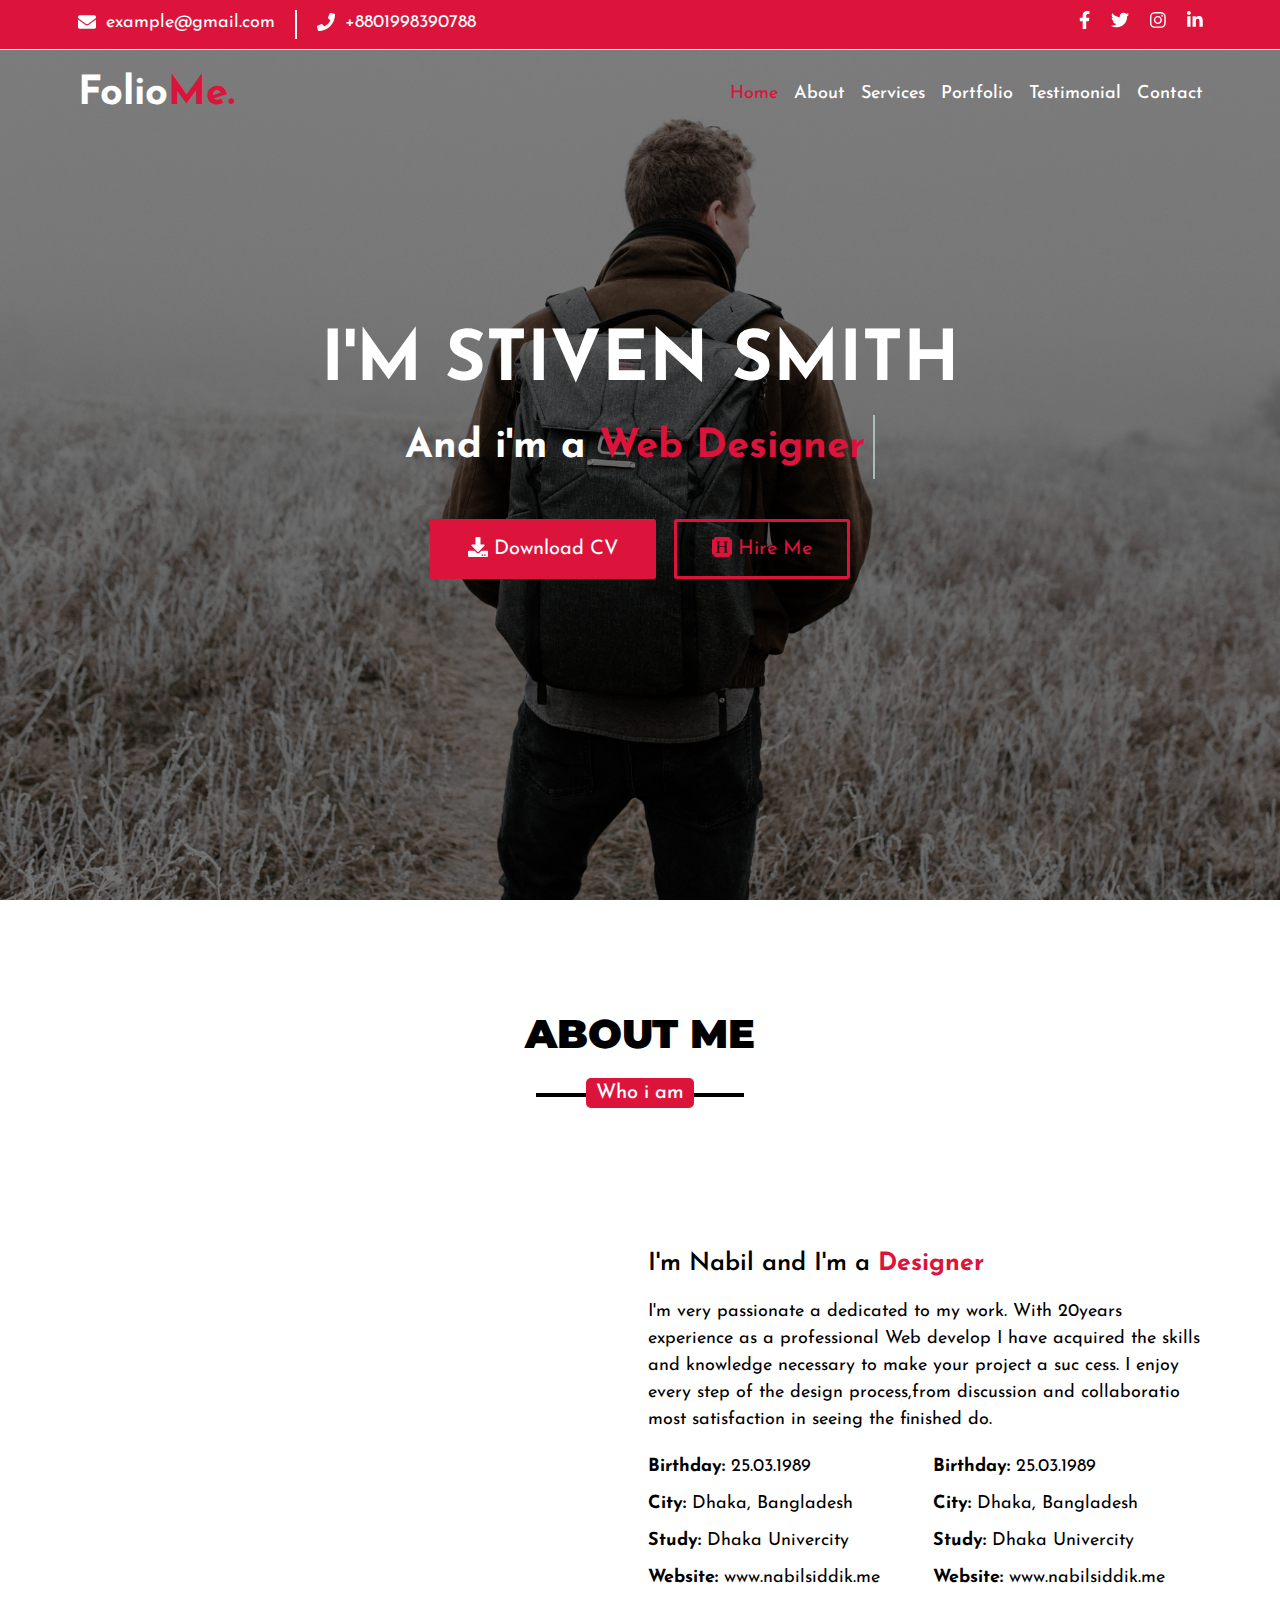
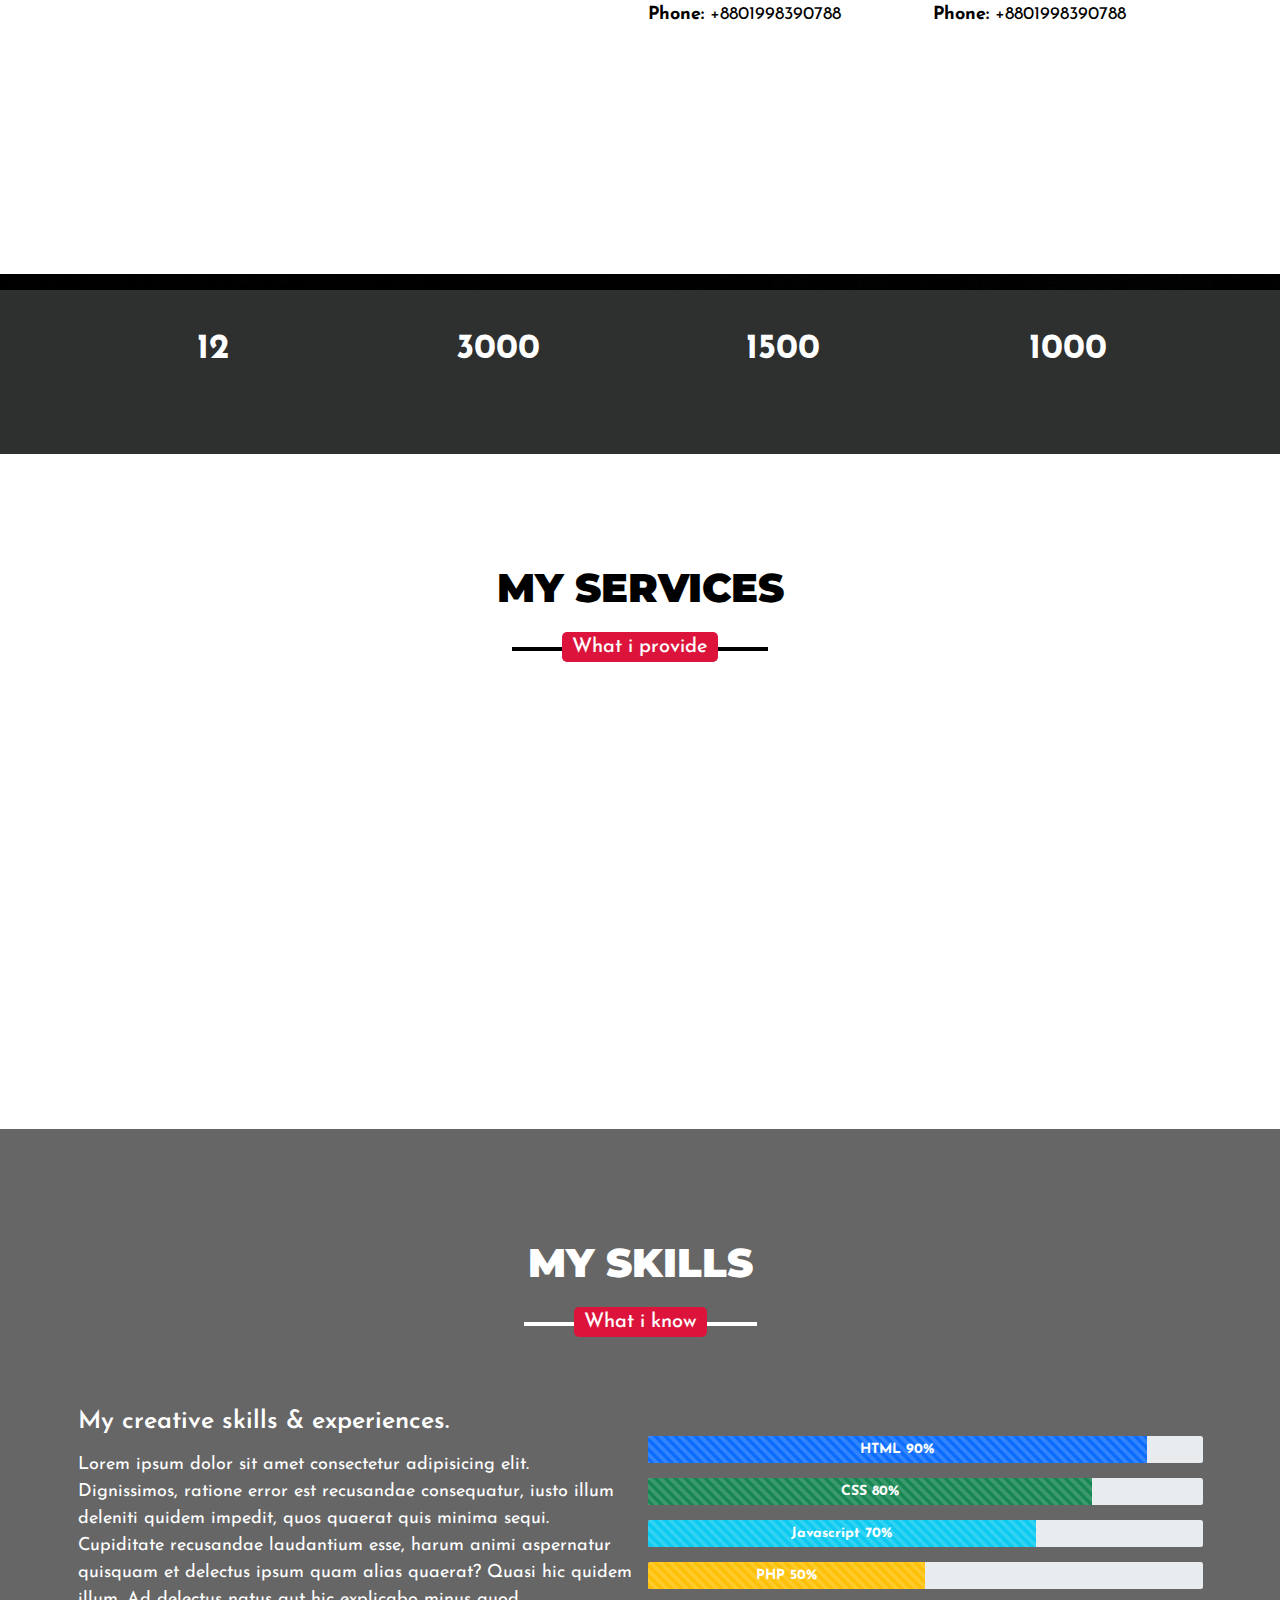
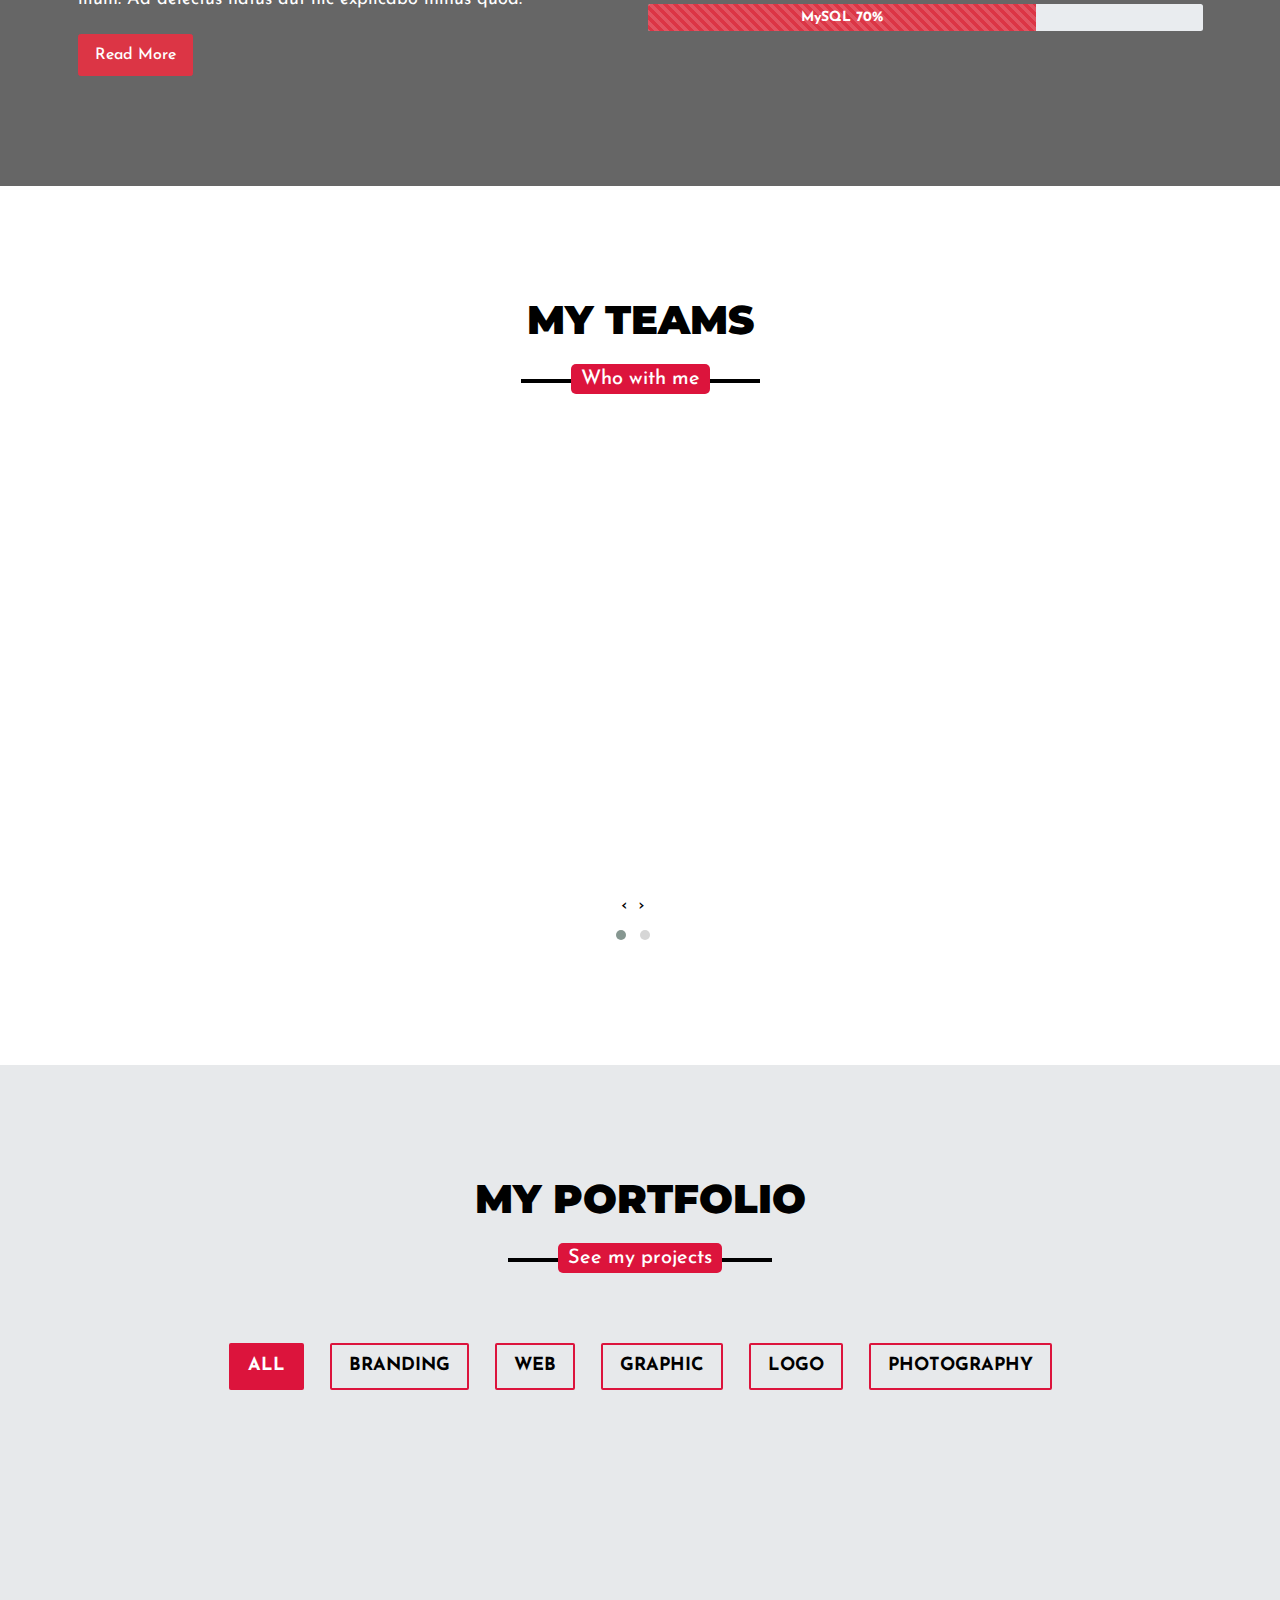
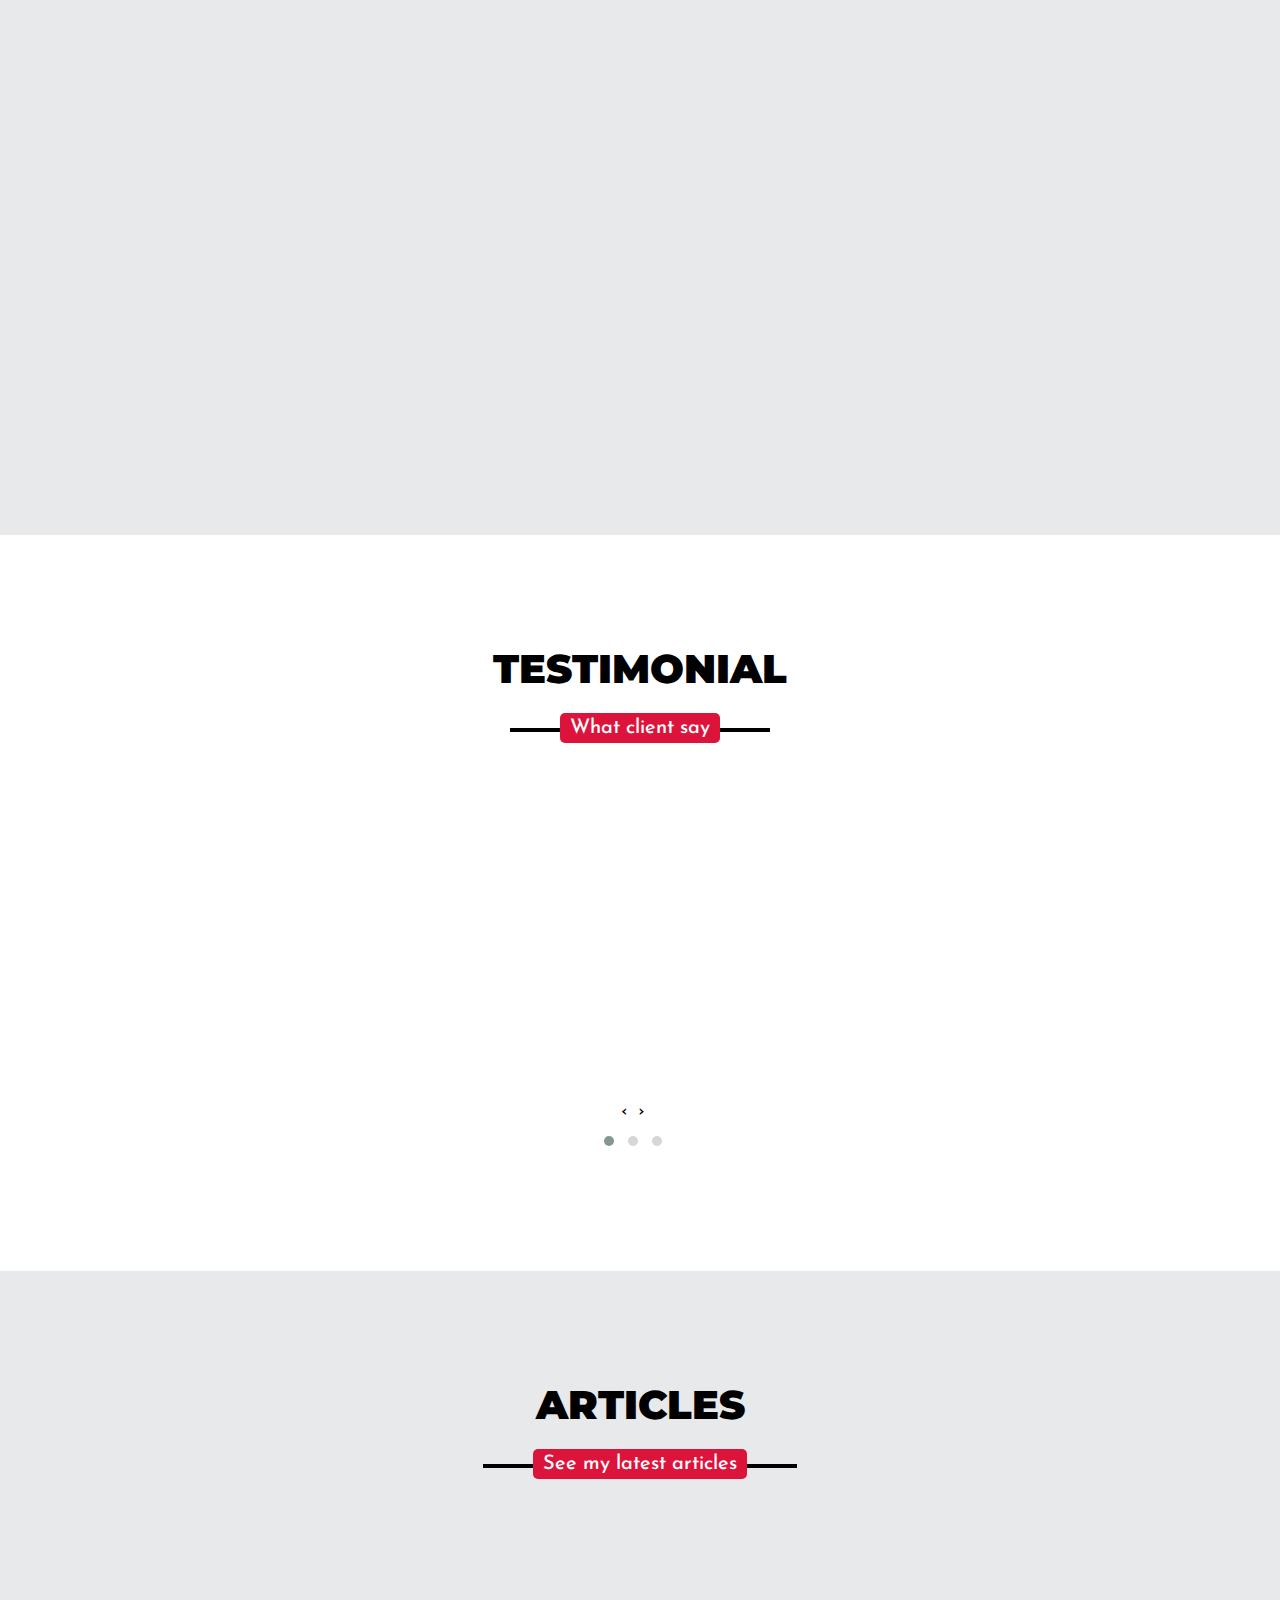
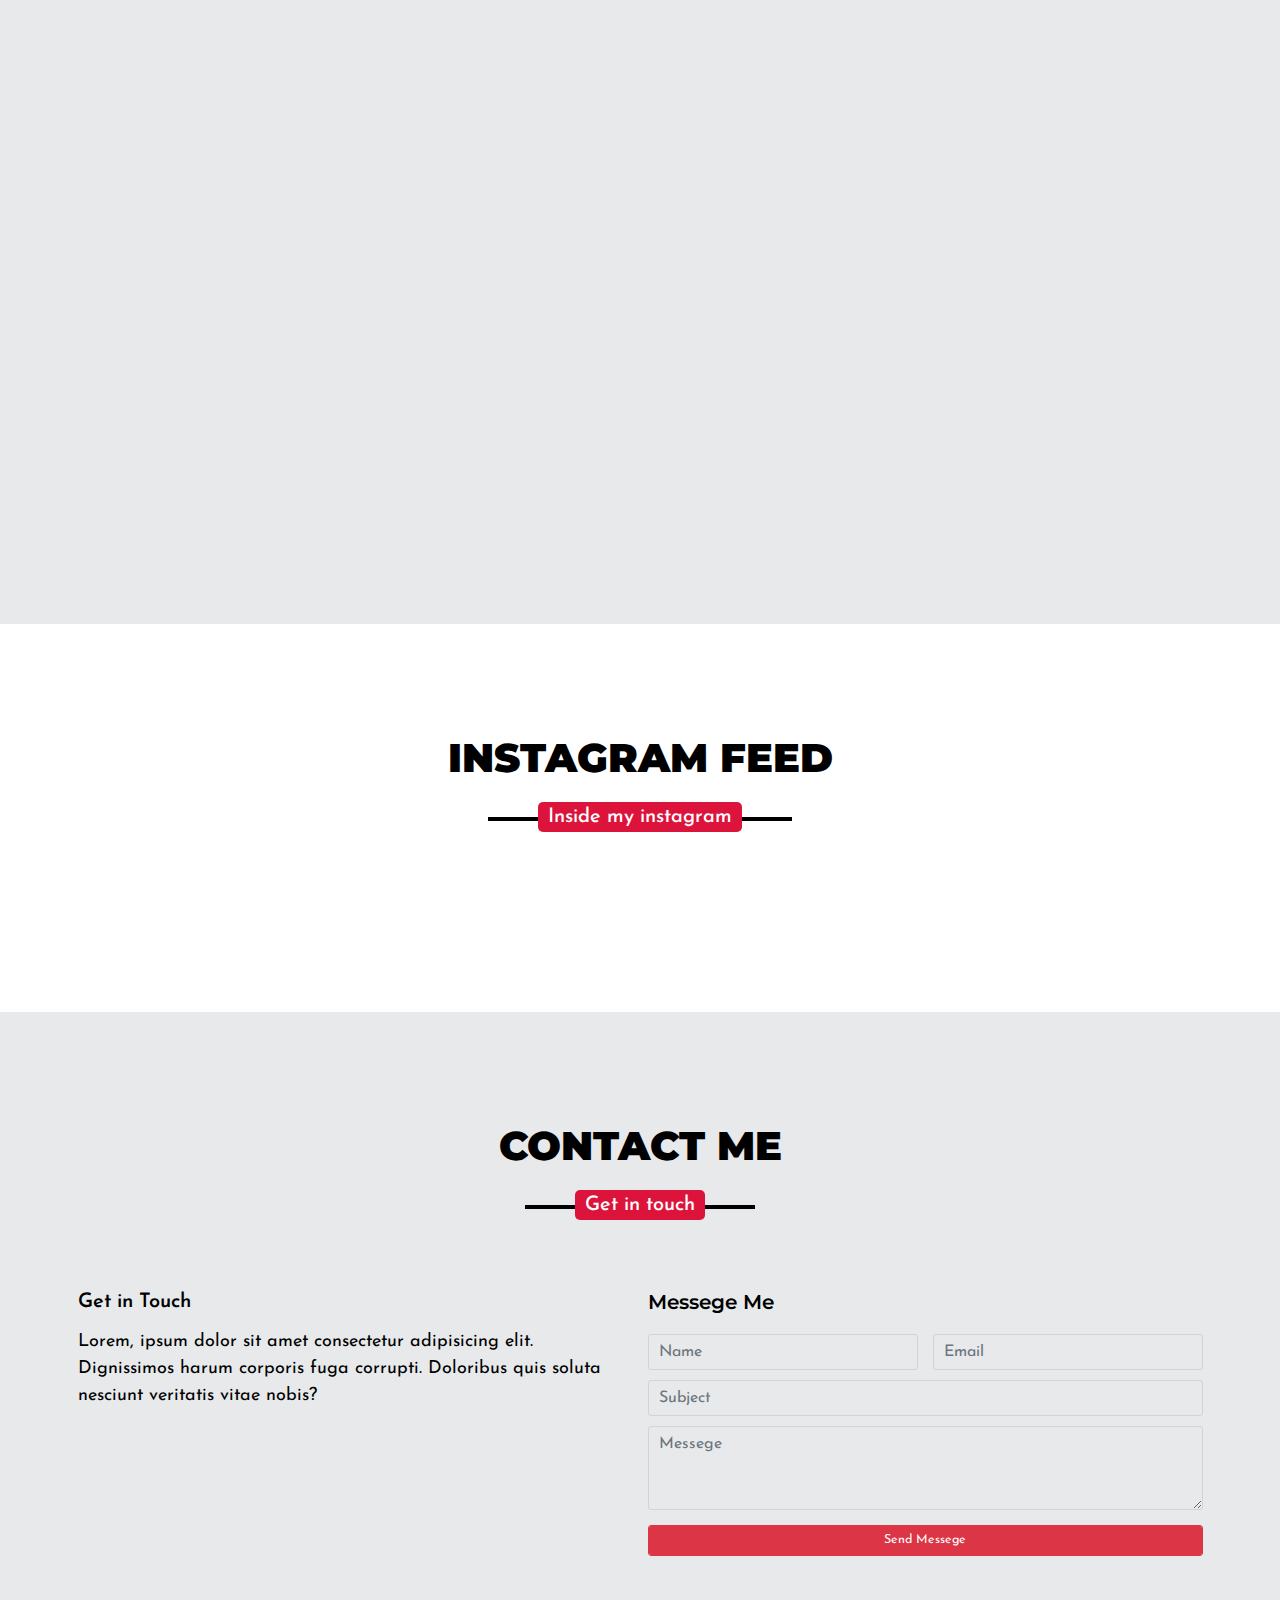
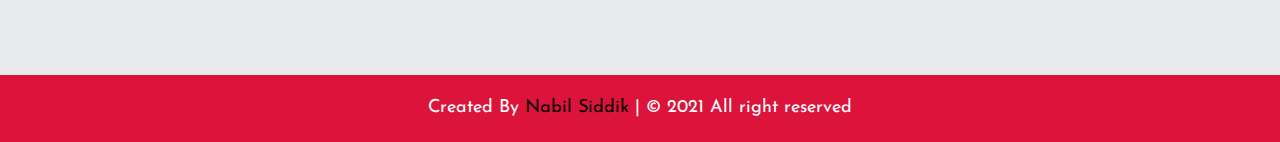
==== index.html @ 06d1ce45 "Add files via upload" ====
<!DOCTYPE html>
<html lang="en">
<head>
    <meta charset="UTF-8">
    <meta http-equiv="X-UA-Compatible" content="IE=edge">
    <meta name="viewport" content="width=device-width, initial-scale=1.0">
    <title>FolioMe - Personal Portfolio Website</title>
    <!--Link Fontawsome-->
    <link rel="stylesheet" href="css/fontawesome.min.css">
    <link rel="stylesheet" href="css/brands.min.css">
    <link rel="stylesheet" href="css/solid.min.css">
    <!--Link jQuery Plugins-->
    <link rel="stylesheet" href="css/magnific-popup.css">
    <link rel="stylesheet" href="css/owl.carousel.min.css">
    <link rel="stylesheet" href="css/owl.theme.default.min.css">
    <link rel="stylesheet" href="css/animated-headline.css">
    <link rel="stylesheet" href="css/animate.css">
    <!--Link Bootstrap-->
    <link rel="stylesheet" href="css/bootstrap.min.css">
    <!--Link Main CSS-->
    <link rel="stylesheet" href="css/style.css">
    <link rel="stylesheet" href="css/responsive.css">
</head>
<body>
    <!-- Start Header Section | Logo and Menu -->
    <header id="header_section" class="header-area">
            <!-- Topbar -->
            <div id="topbar_section" class="topbar-section">
                <div class="container">
                    <div class="row">
                        <div class="col-md-6">
                            <div class="topbar-info d-flex align-items-center">
                                <div class="email d-flex">
                                    <span class="icon">
                                        <i class="fa fa-envelope"></i>
                                    </span>
                                    <span>
                                        example@gmail.com
                                    </span>
                                </div>
                                <div class="phone d-flex">
                                    <span class="icon">
                                        <i class="fa fa-phone"></i>
                                    </span>
                                    <span>
                                        +8801998390788
                                    </span>
                                </div>
                            </div>
                        </div>
                        <div class="col-md-6">
                            <div class="topbar-social">
                                <ul>
                                    <li><a href="#"><i class="fab fa-facebook-f"></i></a></li>
                                    <li><a href="#"><i class="fab fa-twitter"></i></a></li>
                                    <li><a href="#"><i class="fab fa-instagram"></i></a></li>
                                    <li><a href="#"><i class="fab fa-linkedin-in"></i></a></li>
                                </ul>
                            </div>
                        </div>
                    </div>
                </div>
            </div>
            <!-- Main Header -->
            <div class="main-header">
                <div class="container">
                    <div class="row d-flex align-items-center">
                        <div class="col-6 col-md-3">
                            <div class="logo">
                                <h2>Folio<span>Me.</span></h2>
                            </div>
                        </div>
                        <div class="col-6 col-md-9">
                            <!-- Menu for Desktop -->
                            <div class="menu">
                                <ul>
                                    <li><a class="active" href="#home_section">Home</a></li>
                                    <li><a href="#about_section">About</a></li>
                                    <li><a href="#services_section">Services</a></li>
                                    <li><a href="#portfolio_section">Portfolio</a></li>
                                    <li><a href="#testimonial_section">Testimonial</a></li>
                                    <li><a href="#contact_section">Contact</a></li>
                                </ul>
                            </div>
                            <!-- Menu For Tablet and mobile -->
                            <div class="mobile-menu">
                                <div class="mobile-menu-icon">
                                    <div class="bars-icon">
                                        <i class="fa fa-bars"></i>
                                    </div>
                                </div>
                                <div class="mobile-side-menu">
                                    <div class="mobile-side-menu-inner">
                                        <ul class="mobile-menu-ul">
                                            <li class="active"><a href="#">Home</a></li>
                                            <li><a href="#about_section">About</a></li>
                                            <li><a href="#services_section">Services</a></li>
                                            <li><a href="#skills_section">Skills</a></li>
                                            <li><a href="#team_section">Team</a></li>
                                            <li><a href="#portfolio_section">Portfolio</a></li>
                                            <li><a href="#testimonial_section">Testimonial</a></li>
                                            <li><a href="#contact_section">Contact</a></li>
                                        </ul>
                                    </div>
                                </div>
                            </div>
                        </div>
                    </div>
                </div>
            </div>
    </header>
    <!-- End Header Section -->

    <!-- Start Home Section | Persion Introduction -->
    <section id="home_section" class="home_section">
        <div class=" d-flex align-items-center justify-content-center">
            <div class="container">
                <div class="row">
                    <div class="col-lg-12">
                        <div class="intro">
                            <h1 class="text-2">I'm Stiven Smith</h1>
                            <h2 class="text-3 cd-headline clip is-full-width">
                                <span>And i'm a</span> 
                                <span class="cd-words-wrapper">
                                    <b class="is-visible">Web Designer</b>
                                    <b>Web Developer</b>
                                    <b>Freelancer</b>
                                    <b>Photographer</b>
                                </span>
                            </h2>
                            <div class="action-btn d-flex justify-content-center">
                                <div class="download-cv">
                                    <a class="btn btn-light"> <span><i class="fa fa-download"></i></span> Download CV</a>
                                </div>
                                <div class="hire-me">
                                    <a href="#" class="btn btn-light"> <span><i class="fab fa-hire-a-helper"></i></span> Hire Me</a>
                                </div>
                            </div>
                        </div>
                    </div>
                </div>
            </div>
        </div>                
    </section>
    <!-- End Home Section -->

    <!-- Start About Me Section -->
    <section id="about_section" class="js--about-section">
        <div class="container">
            <div class="row">
                <div class="col-lg-12">
                    <div class="section-heading">
                        <div class="white-section-heading">
                            <h2>ABOUT ME</h2>
                            <span class="subheading">Who i am</span>
                        </div>
                    </div>
                </div>
            </div>
            <div class="row d-flex align-items-center">
                <div class="col-lg-6">
                    <div class="person-img">
                        <img class="wow fadeInUp" data-wow-delay=".3s" src="img/person-nabil.jpg" alt="">
                    </div>
                </div>
                <div class="col-lg-6">
                    <div class="person-info">
                        <div class="title cd-headline loading-bar">
                            <span>I'm Nabil and I'm a</span>
                            <span class="cd-words-wrapper">
                                <b class="is-visible">Designer</b>
                                <b>Developer</b>
                                <b>Freelancer</b>
                            </span>
                        </div>
                        <p>I'm very passionate a dedicated to my work. With 20years experience as a professional Web develop I have acquired the skills and knowledge necessary to make your project a suc cess. I enjoy every step of the design process,from discussion and collaboratio most satisfaction in seeing the finished do.</p>
                        <!-- Personal and contact info -->
                        <div class="personal-and-contact-info">
                            <!-- Personal info -->
                            <div class="row personal-info">
                                <div class="col-sm-6">
                                    <ul class="first-ul">
                                        <li><span class="bold">Birthday: </span>25.03.1989</li>
                                        <li><span class="bold">City: </span>Dhaka, Bangladesh</li>
                                        <li><span class="bold">Study: </span>Dhaka Univercity</li>
                                        <li><span class="bold">Website: </span>www.nabilsiddik.me</li>
                                        <li><span class="bold">Phone: </span>+8801998390788</li>
                                    </ul>
                                </div>
                                <div class="col-sm-6">
                                    <ul>
                                        <li><span class="bold">Birthday: </span>25.03.1989</li>
                                        <li><span class="bold">City: </span>Dhaka, Bangladesh</li>
                                        <li><span class="bold">Study: </span>Dhaka Univercity</li>
                                        <li><span class="bold">Website: </span>www.nabilsiddik.me</li>
                                        <li><span class="bold">Phone: </span>+8801998390788</li>
                                    </ul>
                                </div>
                            </div>
                        </div>
                        <!-- Contact popup | on about us section-->
                        <div class="contact-popup-modal">
                            <!-- Button trigger modal -->
                                <button type="button" class="btn btn-danger popup-btn wow fadeInUp" data-wow-delay=".3s" data-bs-toggle="modal" data-bs-target="#exampleModal">
                                    Contact Me
                                </button>
                                
                                <!-- Modal -->
                                <div class="modal fade" id="exampleModal" tabindex="-1" aria-labelledby="exampleModal" aria-hidden="true">
                                    <div class="modal-dialog modal-dialog-centered modal-lg">
                                    <div class="modal-content">
                                        <div class="modal-body">
                                         <button type="button" class="btn-close" data-bs-dismiss="modal" aria-label="Close"><i class="fa fa-times"></i></button>
                                            <div class="contact-form">
                                                <form>
                                                    <h4>Messege Me</h4>
                                                    <div class="row">
                                                        <div class="col-lg-6">
                                                            <input type="text" class="form-control form-control-lg" placeholder="Name">
                                                        </div>
                                                        <div class="col-lg-6">
                                                            <input type="email" class="form-control form-control-lg" placeholder="Email">
                                                        </div>
                                                        <div class="col-lg-12">
                                                            <input type="text" class="form-control form-control-lg" placeholder="Subject">
                                                        </div>
                                                        <div class="col-lg-12">
                                                            <textarea class="form-control form-control-lg" cols="30" rows="3" placeholder="Messege"></textarea>
                                                        </div>
                                                        <div class="col-lg-12 submit-btn">
                                                            <input class="form-control form-control-lg btn-danger" type="submit" value="Send Messege">
                                                        </div>
                                                    </div>
                                                </form>
                                            </div>
                                        </div>
                                    </div>
                                    </div>
                                </div>
                        </div>
                    </div>
                </div>
            </div>
        </div>
    </section>
    <!-- End About Me Section -->

    <!-- Start Counter Section -->
    <div id="counter_section">
        <div class="container">
            <div class="row">
                <div class="col-md-3">
                    <div class="counter-box text-center">
                        <span class="counter-number">12</span>
                        <div class="counter-text">
                            <p class="wow fadeInUp">Years Of Experience</p>
                        </div>
                    </div>
                </div>
                <div class="col-md-3">
                    <div class="counter-box text-center">
                        <span class="counter-number">3000</span>
                        <div class="counter-text">
                            <p class="wow fadeInUp">Complete Project</p>
                        </div>
                    </div>
                </div>
                <div class="col-md-3">
                    <div class="counter-box text-center">
                        <span class="counter-number">1500</span>
                        <div class="counter-text">
                            <p class="wow fadeInUp">Happy Client</p>
                        </div>
                    </div>
                </div>
                <div class="col-md-3">
                    <div class="counter-box text-center">
                        <span class="counter-number">1000</span>
                        <div class="counter-text">
                            <p class="wow fadeInUp">Award Winning</p>
                        </div>
                    </div>
                </div>
            </div>
        </div>
    </div>
    <!-- End Counter Section -->

    <!-- Start Services Area -->
    <section id="services_section">
        <div class="service-inner">
            <div class="container">
                <div class="row">
                    <div class="col-lg-12">
                        <div class="section-heading">
                            <div class="white-section-heading">
                                <h2>MY SERVICES</h2>
                                <span class="subheading">What i provide</span>
                            </div>
                        </div>
                    </div>
                </div>
                <div class="row service-box">
                    <div class="col-lg-4">
                        <div class="single-service-box wow fadeInLeft" data-wow-delay=".3s">
                            <div class="icon">
                                <i class="fas fa-paint-brush"></i>
                            </div>
                            <h3>Web Design</h3>
                            <p>Lorem ipsum dolor sit amet consectetur, adipisicing elit. Rem quia sunt, quasi quo illo enim.
                            </p>
                        </div>
                    </div>
                    <div class="col-lg-4">
                        <div class="single-service-box wow fadeInDown active-service-box mb-4 mt-4 mb-lg-0 mt-lg-0" data-wow-delay=".3s">
                            <div class="icon">
                                <i class="fas fa-laptop-code"></i>
                            </div>
                            <h3>Web Development</h3>
                            <p>Lorem ipsum dolor sit amet consectetur, adipisicing elit. Rem quia sunt, quasi quo illo enim.
                            </p>
                        </div>
                    </div>
                    <div class="col-lg-4">
                        <div class="single-service-box wow fadeInRight" data-wow-delay=".3s">
                            <div class="icon">
                                <i class="fas fa-bullhorn"></i>
                            </div>
                            <h3>Digital Marketing</h3>
                            <p>Lorem ipsum dolor sit amet consectetur, adipisicing elit. Rem quia sunt, quasi quo illo enim.
                            </p>
                        </div>
                    </div>
                </div>
            </div>
        </div>
    </section>
    <!-- End Services Area -->

    <!-- Start Skills Section -->
    <section id="skills_section">
        <div class="container">
            <div class="row">
                <div class="col-lg-12">
                    <div class="section-heading">
                        <div class="white-section-heading">
                            <h2>My Skills</h2>
                            <span class="subheading">What i know</span>
                        </div>
                    </div>
                </div>
            </div>
            <div class="row d-flex align-items-center">
                <div class="col-lg-6">
                    <div class="skill-text">
                        <h4>My creative skills & experiences.</h4>
                        <p>Lorem ipsum dolor sit amet consectetur adipisicing elit. Dignissimos, ratione error est recusandae consequatur, iusto illum deleniti quidem impedit, quos quaerat quis minima sequi. Cupiditate recusandae laudantium esse, harum animi aspernatur quisquam et delectus ipsum quam alias quaerat? Quasi hic quidem illum. Ad delectus natus aut hic explicabo minus quod.</p>
                        <div class="skill-btn">
                            <a class="btn btn-danger" href="#">Read More</a>
                        </div>
                    </div>
                </div>
                <div class="col-lg-6">
                    <div class="skill-progress-bar">
                        <div class="progress">
                            <div class="progress-bar progress-bar-striped progress-bar-animated" role="progressbar" style="width: 90%" aria-valuenow="10" aria-valuemin="0" aria-valuemax="100">HTML 90%</div>
                          </div>
                          <div class="progress">
                            <div class="progress-bar progress-bar-striped bg-success progress-bar-animated" role="progressbar" style="width: 80%" aria-valuenow="25" aria-valuemin="0" aria-valuemax="100">CSS 80%</div>
                          </div>
                          <div class="progress">
                            <div class="progress-bar progress-bar-striped bg-info progress-bar-animated" role="progressbar" style="width: 70%" aria-valuenow="50" aria-valuemin="0" aria-valuemax="100">Javascript 70%</div>
                          </div>
                          <div class="progress">
                            <div class="progress-bar progress-bar-striped bg-warning progress-bar-animated" role="progressbar" style="width: 50%" aria-valuenow="75" aria-valuemin="0" aria-valuemax="100">PHP 50%</div>
                          </div>
                          <div class="progress">
                            <div class="progress-bar progress-bar-striped bg-danger progress-bar-animated" role="progressbar" style="width: 70%" aria-valuenow="100" aria-valuemin="0" aria-valuemax="100">MySQL 70%</div>
                          </div>
                    </div>
                </div>
            </div>
        </div>
    </section>
    <!-- End Skills Section -->

    <!-- Start Team Section -->
    <section id="team_section">
        <div class="container">
            <div class="row">
                <div class="col-lg-12">
                    <div class="section-heading">
                        <div class="white-section-heading">
                            <h2>My Teams</h2>
                            <span class="subheading">Who with me</span>
                        </div>
                    </div>
                </div>
            </div>
            <div class="row owl-carousel owl-theme">
                <div class="team-slider">
                    <div class="single-slide wow fadeInLeft" data-wow-delay=".3s">
                        <div class="person-img">
                            <img src="img/team/jhon-doe.jpg" alt="">
                        </div>
                        <h3 class="person-name">Jhon Doe</h3>
                        <p class="person-description">Lorem ipsum dolor sit, amet consectetur adipisicing elit. Voluptates, ut?</p>
                        <div class="social-info">
                            <ul>
                                <li><a href="#"><i class="fab fa-facebook-f"></i></a></li>
                                <li><a href="#"><i class="fab fa-twitter"></i></a></li>
                                <li><a href="#"><i class="fab fa-instagram"></i></a></li>
                                <li><a href="#"><i class="fab fa-linkedin-in"></i></a></li>
                            </ul>
                        </div>
                    </div>
                </div>
                <div class="team-slider">
                    <div class="single-slide wow fadeInDown" data-wow-delay=".3s">
                        <div class="person-img">
                            <img src="img/team/ana-flips.jpg" alt="">
                        </div>
                        <h3 class="person-name">Jhon Doe</h3>
                        <p class="person-description">Lorem ipsum dolor sit, amet consectetur adipisicing elit. Voluptates, ut?</p>
                        <div class="social-info">
                            <ul>
                                <li><a href="#"><i class="fab fa-facebook-f"></i></a></li>
                                <li><a href="#"><i class="fab fa-twitter"></i></a></li>
                                <li><a href="#"><i class="fab fa-instagram"></i></a></li>
                                <li><a href="#"><i class="fab fa-linkedin-in"></i></a></li>
                            </ul>
                        </div>
                    </div>
                </div>
                <div class="team-slider">
                    <div class="single-slide wow fadeInRight" data-wow-delay=".3s">
                        <div class="person-img">
                            <img src="img/team/micle-moral.jpg" alt="">
                        </div>
                        <h3 class="person-name">Jhon Doe</h3>
                        <p class="person-description">Lorem ipsum dolor sit, amet consectetur adipisicing elit. Voluptates, ut?</p>
                        <div class="social-info">
                            <ul>
                                <li><a href="#"><i class="fab fa-facebook-f"></i></a></li>
                                <li><a href="#"><i class="fab fa-twitter"></i></a></li>
                                <li><a href="#"><i class="fab fa-instagram"></i></a></li>
                                <li><a href="#"><i class="fab fa-linkedin-in"></i></a></li>
                            </ul>
                        </div>
                    </div>
                </div>
                <div class="team-slider">
                    <div class="single-slide">
                        <div class="person-img">
                            <img src="img/team/priti-sen.jpg" alt="">
                        </div>
                        <h3 class="person-name">Jhon Doe</h3>
                        <p class="person-description">Lorem ipsum dolor sit, amet consectetur adipisicing elit. Voluptates, ut?</p>
                        <div class="social-info">
                            <ul>
                                <li><a href="#"><i class="fab fa-facebook-f"></i></a></li>
                                <li><a href="#"><i class="fab fa-twitter"></i></a></li>
                                <li><a href="#"><i class="fab fa-instagram"></i></a></li>
                                <li><a href="#"><i class="fab fa-linkedin-in"></i></a></li>
                            </ul>
                        </div>
                    </div>
                </div>
                <div class="team-slider">
                    <div class="single-slide">
                        <div class="person-img">
                            <img src="img/team/jony-bestro.jpg" alt="">
                        </div>
                        <h3 class="person-name">Jhon Doe</h3>
                        <p class="person-description">Lorem ipsum dolor sit, amet consectetur adipisicing elit. Voluptates, ut?</p>
                        <div class="social-info">
                            <ul>
                                <li><a href="#"><i class="fab fa-facebook-f"></i></a></li>
                                <li><a href="#"><i class="fab fa-twitter"></i></a></li>
                                <li><a href="#"><i class="fab fa-instagram"></i></a></li>
                                <li><a href="#"><i class="fab fa-linkedin-in"></i></a></li>
                            </ul>
                        </div>
                    </div>
                </div>
            </div>
        </div>
    </section>
    <!-- End Team Section -->

    <!-- Start Portfolio Section -->
    <section id="portfolio_section">
        <div class="container">
            <div class="row">
                <div class="col-lg-12">
                    <div class="section-heading">
                        <div class="white-section-heading">
                            <h2>My Portfolio</h2>
                            <span class="subheading">See my projects</span>
                        </div>
                    </div>
                </div>
            </div>
            <!-- Portfolio filter -->
            <div class="row">
                <div class="col-lg-12">
                    <div class="filter-button">
                        <ul>
                            <li class="active" data-filter="*">All</li>
                            <li data-filter=".branding">Branding</li>
                            <li data-filter=".web">Web</li>
                            <li data-filter=".graphic">Graphic</li>
                            <li data-filter=".logo">Logo</li>
                            <li data-filter=".photography">Photography</li>
                        </ul>
                    </div>
                </div>
              </div>
              <!-- Portfolio items First row -->
              <div class="row portfolio-items mb-4">
                <!-- Single portfolio -->
                <div class="col-lg-4 grid-item branding mb-4">
                    <div class="single-portfolio wow fadeInUp" data-wow-delay=".3s">
                        <img src="img/portfolio/branding-1.jpg" alt="">
                        <div class="portfolio-overlay">
                            <h4>Project Title</h4>
                            <p class="project-short-description">This is project short description Lorem ipsum dolor sit amet. Lorem ipsum dolor sit amet.</p>
                            <div class="portfolio-icon">
                                <ul>
                                    <li><a href="#"><i class="fa fa-link"></i></a></li>
                                    <li><a class="image-link" href="img/portfolio/branding-1.jpg"><i class="fas fa-expand-arrows-alt"></i></a></li>
                                </ul>
                            </div>
                        </div>
                    </div>
                </div>
                <div class="col-lg-4 grid-item web mb-4">
                    <div class="single-portfolio wow fadeInUp" data-wow-delay=".3s">
                        <a href=""><img src="img/portfolio/web.jpg" alt=""></a>
                        <div class="portfolio-overlay">
                            <h4>Project Title</h4>
                            <p class="project-short-description">This is project short description Lorem ipsum dolor sit amet. Lorem ipsum dolor sit amet.</p>
                            <div class="portfolio-icon">
                                <ul>
                                    <li><a href="#"><i class="fa fa-link"></i></a></li>
                                    <li><a class="image-link" href="img/portfolio/web.jpg"><i class="fas fa-expand-arrows-alt"></i></a></li>
                                </ul>
                            </div>
                        </div>
                    </div>
                </div>
                <div class="col-lg-4 grid-item graphic mb-4">
                    <div class="single-portfolio wow fadeInUp" data-wow-delay=".3s">
                        <img src="img/portfolio/grafic-desing-1.jpg" alt="">
                        <div class="portfolio-overlay">
                            <h4>Project Title</h4>
                            <p class="project-short-description">This is project short description Lorem ipsum dolor sit amet. Lorem ipsum dolor sit amet.</p>
                            <div class="portfolio-icon">
                                <ul>
                                    <li><a href="#"><i class="fa fa-link"></i></a></li>
                                    <li><a class="image-link" href="img/portfolio/grafic-desing-1.jpg"><i class="fas fa-expand-arrows-alt"></i></a></li>
                                </ul>
                            </div>
                        </div>
                    </div>
                </div>
                <div class="col-lg-4 grid-item logo graphic branding">
                    <div class="single-portfolio wow fadeInUp" data-wow-delay=".3s">
                        <img src="img/portfolio/logo.jpg" alt="">
                        <div class="portfolio-overlay">
                            <h4>Project Title</h4>
                            <p class="project-short-description">This is project short description Lorem ipsum dolor sit amet. Lorem ipsum dolor sit amet.</p>
                            <div class="portfolio-icon">
                                <ul>
                                    <li><a href="#"><i class="fa fa-link"></i></a></li>
                                    <li><a class="image-link" href="img/portfolio/logo.jpg"><i class="fas fa-expand-arrows-alt"></i></a></li>
                                </ul>
                            </div>
                        </div>
                    </div>
                </div>
                <div class="col-lg-4 grid-item photography">
                    <div class="single-portfolio wow fadeInUp" data-wow-delay=".3s">
                        <img src="img/portfolio/photography-1.jpg" alt="">
                        <div class="portfolio-overlay">
                            <h4>Project Title</h4>
                            <p class="project-short-description">This is project short description Lorem ipsum dolor sit amet. Lorem ipsum dolor sit amet.</p>
                            <div class="portfolio-icon">
                                <ul>
                                    <li><a href="#"><i class="fa fa-link"></i></a></li>
                                    <li><a class="image-link" href="img/portfolio/photography-1.jpg"><i class="fas fa-expand-arrows-alt"></i></a></li>
                                </ul>
                            </div>
                        </div>
                    </div>
                </div>
                <div class="col-lg-4 grid-item photography branding">
                    <div class="single-portfolio wow fadeInUp" data-wow-delay=".3s">
                        <img src="img/portfolio/branding.jpg" alt="">
                        <div class="portfolio-overlay">
                            <h4>Project Title</h4>
                            <p class="project-short-description">This is project short description Lorem ipsum dolor sit amet. Lorem ipsum dolor sit amet.</p>
                            <div class="portfolio-icon">
                                <ul>
                                    <li><a href="#"><i class="fa fa-link"></i></a></li>
                                    <li><a class="image-link" href="img/portfolio/branding.jpg"><i class="fas fa-expand-arrows-alt"></i></a></li>
                                </ul>
                            </div>
                        </div>
                    </div>
                </div>
              </div>
        </div>
    </section>
    <!-- End Portfolio Section -->

    <!-- Start Testimonial Section -->
    <section id="testimonial_section">
        <div class="container">
            <div class="row">
                <div class="col-lg-12">
                    <div class="section-heading">
                        <div class="white-section-heading">
                            <h2>Testimonial</h2>
                            <span class="subheading">What client say</span>
                        </div>
                    </div>
                </div>
            </div>
            <div class="row owl-carousel owl-theme">
                <div class="testimonial-slider">
                    <div class="single-slide wow fadeInUp" data-wow-delay=".3s">
                        <div class="card">
                            <div class="quote-icon">
                                <img src="img/testimonial/quote.png" alt="">
                            </div>
                            <div class="card-body">
                                <div class="client-info d-flex align-items-center">
                                    <div class="client-img">
                                        <img src="img/testimonial/testimonial-1.jpg" alt="">
                                    </div>
                                    <div class="client-title">
                                        <h3>Maria Hardy</h3>
                                        <h5>United States</h5>
                                        <div class="clients-rating">
                                            <span>⭐⭐⭐⭐⭐</span>
                                        </div>
                                    </div>
                                </div>
                                <div class="clients-feedback">
                                    <p>Nabil is Very Professional. Communication skill is very good. He made the delivery before the delivery time. I highly recommend him...</p>
                                </div>
                            </div>
                        </div>
                    </div>
                </div>
                <div class="testimonial-slider">
                    <div class="single-slide wow fadeInUp" data-wow-delay=".3s">
                        <div class="card">
                            <div class="quote-icon">
                                <img src="img/testimonial/quote.png" alt="">
                            </div>
                            <div class="card-body">
                                <div class="client-info d-flex align-items-center">
                                    <div class="client-img">
                                        <img src="img/testimonial/testimonial-2.jpg" alt="">
                                    </div>
                                    <div class="client-title">
                                        <h3>Jhon Doe</h3>
                                        <h5>United States</h5>
                                        <div class="clients-rating">
                                            <span>⭐⭐⭐⭐⭐</span>
                                        </div>
                                    </div>
                                </div>
                                <div class="clients-feedback">
                                    <p>Nabil is Very Professional. Communication skill is very good. He made the delivery before the delivery time. I highly recommend him...</p>
                                </div>
                            </div>
                        </div>
                    </div>
                </div>
                <div class="testimonial-slider">
                    <div class="single-slide wow fadeInUp" data-wow-delay=".3s">
                        <div class="card">
                            <div class="quote-icon">
                                <img src="img/testimonial/quote.png" alt="">
                            </div>
                            <div class="card-body">
                                <div class="client-info d-flex align-items-center">
                                    <div class="client-img">
                                        <img src="img/testimonial/testimonial-3.jpg" alt="">
                                    </div>
                                    <div class="client-title">
                                        <h3>Nabil Siddik</h3>
                                        <h5>United States</h5>
                                        <div class="clients-rating">
                                            <span>⭐⭐⭐⭐⭐</span>
                                        </div>
                                    </div>
                                </div>
                                <div class="clients-feedback">
                                    <p>Nabil is Very Professional. Communication skill is very good. He made the delivery before the delivery time. I highly recommend him...</p>
                                </div>
                            </div>
                        </div>
                    </div>
                </div>
                <div class="testimonial-slider">
                    <div class="single-slide">
                        <div class="card">
                            <div class="quote-icon">
                                <img src="img/testimonial/quote.png" alt="">
                            </div>
                            <div class="card-body">
                                <div class="client-info d-flex align-items-center">
                                    <div class="client-img">
                                        <img src="img/testimonial/testimonial-4.jpg" alt="">
                                    </div>
                                    <div class="client-title">
                                        <h3>Trisha Patani</h3>
                                        <h5>United States</h5>
                                        <div class="clients-rating">
                                            <span>⭐⭐⭐⭐⭐</span>
                                        </div>
                                    </div>
                                </div>
                                <div class="clients-feedback">
                                    <p>Nabil is Very Professional. Communication skill is very good. He made the delivery before the delivery time. I highly recommend him...</p>
                                </div>
                            </div>
                        </div>
                    </div>
                </div>
                <div class="testimonial-slider">
                    <div class="single-slide">
                        <div class="card">
                            <div class="quote-icon">
                                <img src="img/testimonial/quote.png" alt="">
                            </div>
                            <div class="card-body">
                                <div class="client-info d-flex align-items-center">
                                    <div class="client-img">
                                        <img src="img/testimonial/testimonial-5.jpg" alt="">
                                    </div>
                                    <div class="client-title">
                                        <h3>Harry Potter</h3>
                                        <h5>United States</h5>
                                        <div class="clients-rating">
                                            <span>⭐⭐⭐⭐⭐</span>
                                        </div>
                                    </div>
                                </div>
                                <div class="clients-feedback">
                                    <p>Nabil is Very Professional. Communication skill is very good. He made the delivery before the delivery time. I highly recommend him...</p>
                                </div>
                            </div>
                        </div>
                    </div>
                </div>
            </div>
        </div>
    </section>
    <!-- End Testimonial Section -->

    <!-- Start Article Section -->
    <section id="article_section">
        <div class="container">
            <div class="row">
                <div class="col-lg-12">
                    <div class="section-heading">
                        <div class="white-section-heading">
                            <h2>Articles</h2>
                            <span class="subheading">See my latest articles</span>
                        </div>
                    </div>
                </div>
            </div>
            <div class="row blog-posts">
                <div class="col-lg-4">
                    <div class="single-blog wow fadeInUp" data-wow-delay=".3s">
                        <div class="card">
                            <div class="post-img">
                                <img src="img/article/photography.jpg" alt="">
                            </div>
                            <div class="card-body text-center">
                                <div class="post-category">
                                    <div class="category">
                                        Photography
                                    </div>
                                </div>
                                <div class="post-title">
                                    <h4>How to capture best nature photo</h4>
                                </div>
                                <div class="post-meta">
                                    <ul>
                                        <li class="writer"><a href="#">By Admin</a></li>
                                        <li class="date"><a href="#">25 April, 2020</a></li>
                                    </ul>
                                </div>
                                <div class="post-exerpt">
                                    <p>Lorem ipsum dolor sit amet consectetur adipisicing elit. Commodi, temporibus?</p>
                                </div>
                                <!-- Start Blog Popup Modal -->
                                <div class="modal fade" id="exampleModalToggle_1" aria-hidden="true" aria-labelledby="exampleModalToggleLabel_1" tabindex="-1">
                                    <div class="modal-dialog modal-xl modal-dialog-centered">
                                      <div class="modal-content">
                                        <div class="modal-header">
                                            <!-- Modal popup title -->
                                          <h5 class="modal-title" id="exampleModalToggleLabel_1">How to capture best nature photo</h5>
                                          <button type="button" class="btn-close" data-bs-dismiss="modal" aria-label="Close"></button>
                                        </div>
                                        <div class="modal-body">
                                            <!-- Modal popup featured image -->
                                          <div class="modal-featured-image text-center">
                                              <img src="img/article/photography.jpg" alt="">
                                          </div>
                                          <!-- Modal popup single paragraph -->
                                          <div class="modal-paragraph">
                                              <p>Show a second modal and hide this one with the button below. lorem1000 Lorem ipsum dolor sit amet consectetur adipisicing elit. Maiores aliquid est commodi nostrum dolorum itaque minima facilis maxime consectetur voluptatum? Pariatur, expedita? Repellat quidem impedit veniam aspernatur esse tempore a, fuga voluptatem in mollitia magnam officiis! Ad similique iusto, obcaecati vel recusandae facilis non! Dicta eos consectetur provident repudiandae voluptate.</p>
                                          </div>
                                          <!-- Modal popup image grid -->
                                          <div class="grid-img">
                                              <div class="container">
                                                <div class="row">
                                                    <div class="col-lg-4">
                                                        <div class="single-img">
                                                            <img src="img/article/single-blog/blog-grid-1.jpg" alt="">
                                                        </div>
                                                    </div>
                                                    <div class="col-lg-4">
                                                        <div class="single-img">
                                                            <img src="img/article/single-blog/blog-grid-2.jpg" alt="">
                                                        </div>
                                                    </div>
                                                    <div class="col-lg-4">
                                                        <div class="single-img">
                                                            <img src="img/article/single-blog/blog-grid-3.jpg" alt="">
                                                        </div>
                                                    </div>
                                                </div>
                                              </div>
                                          </div>
                                          <div class="modal-paragraph">
                                            <p>Show a second modal and hide this one with the button below. lorem1000 Lorem ipsum dolor sit amet consectetur adipisicing elit. Maiores aliquid est commodi nostrum dolorum itaque minima facilis maxime consectetur voluptatum? Pariatur, expedita? Repellat quidem impedit veniam aspernatur esse tempore a, fuga voluptatem in mollitia magnam officiis! Ad similique iusto, obcaecati vel recusandae facilis non! Dicta eos consectetur provident repudiandae voluptate.</p>
                                        </div>
                                        <div class="modal-video">
                                            <div class="youtube-video">
                                                <iframe width="560" height="315" src="https://www.youtube.com/embed/PW8tr4j1ZWE" title="YouTube video player" allow="accelerometer; autoplay; clipboard-write; encrypted-media; gyroscope; picture-in-picture" allowfullscreen></iframe>
                                            </div>
                                        </div>
                                        <div class="modal-paragraph">
                                            <p>Show a second modal and hide this one with the button below. lorem1000 Lorem ipsum dolor sit amet consectetur adipisicing elit. Maiores aliquid est commodi nostrum dolorum itaque minima facilis maxime consectetur voluptatum? Pariatur, expedita? Repellat quidem impedit veniam aspernatur esse tempore a, fuga voluptatem in mollitia magnam officiis! Ad similique iusto, obcaecati vel recusandae facilis non! Dicta eos consectetur provident repudiandae voluptate.</p>
                                        </div>
                                        <!-- Image with text -->
                                        <div class="image-with-text">
                                            <div class="container">
                                                <div class="row d-flex align-items-center">
                                                    <div class="col-lg-6">
                                                        <div class="img">
                                                            <img src="img/article/single-blog/green-grash-camera.jpg" alt="">
                                                        </div>
                                                    </div>
                                                    <div class="col-lg-6">
                                                        <div class="text">
                                                            <p>Lorem ipsum dolor sit amet consectetur adipisicing elit. Dolores enim voluptatem quam ad voluptatibus reprehenderit labore assumenda minus! Inventore maiores quam tempora temporibus? At, perspiciatis esse amet, similique repellat asperiores debitis quas officiis, doloribus deserunt porro rem itaque architecto enim quasi alias labore mollitia laudantium ipsam unde dolor animi sapiente.</p>
                                                        </div>
                                                    </div>
                                                </div>
                                            </div>
                                        </div>
                                        </div>
                                        <div class="modal-footer">
                                          <button type="button" class="btn btn-lg btn-danger" data-bs-dismiss="modal" aria-label="Close">Close</button>
                                        </div>
                                      </div>
                                    </div>
                                  </div>
                                  <!-- Modal click button -->
                                    <div class="read-more">
                                        <a class="btn btn-primary" data-bs-toggle="modal" href="#exampleModalToggle_1" role="button">Read More</a>   
                                    </div>
                                <!-- End Blog popup Modal -->
                            </div>
                        </div>
                    </div>
                </div>
                <div class="col-lg-4 mt-5 mb-5 mt-lg-0 mb-lg-0">
                    <div class="single-blog wow fadeInUp" data-wow-delay=".3s">
                        <div class="card">
                            <div class="post-img">
                                <img src="img/article/web-design.jpg" alt="">
                            </div>
                            <div class="card-body text-center">
                                <div class="post-category">
                                    <div class="category">
                                        Web Design
                                    </div>
                                </div>
                                <div class="post-title">
                                    <h4>Web Design tips and tricks</h4>
                                </div>
                                <div class="post-meta">
                                    <ul>
                                        <li class="writer"><a href="#">By Admin</a></li>
                                        <li class="date"><a href="#">25 April, 2020</a></li>
                                    </ul>
                                </div>
                                <div class="post-exerpt">
                                    <p>Lorem ipsum dolor sit amet consectetur adipisicing elit. Commodi, temporibus?</p>
                                </div>
                                <!-- Start Blog Popup Modal -->
                                <div class="modal fade" id="exampleModalToggle_2" aria-hidden="true" aria-labelledby="exampleModalToggleLabel_2" tabindex="-1">
                                    <div class="modal-dialog modal-xl modal-dialog-centered">
                                      <div class="modal-content">
                                        <div class="modal-header">
                                            <!-- Modal popup title -->
                                          <h5 class="modal-title" id="exampleModalToggleLabel_2">How to create a full E-commerce WordPress Website</h5>
                                          <button type="button" class="btn-close" data-bs-dismiss="modal" aria-label="Close"></button>
                                        </div>
                                        <div class="modal-body">
                                            <!-- Modal popup featured image -->
                                          <div class="modal-featured-image text-center">
                                              <img src="img/article/web-design.jpg" alt="">
                                          </div>
                                          <!-- Modal popup single paragraph -->
                                          <div class="modal-paragraph">
                                              <p>Show a second modal and hide this one with the button below. lorem1000 Lorem ipsum dolor sit amet consectetur adipisicing elit. Maiores aliquid est commodi nostrum dolorum itaque minima facilis maxime consectetur voluptatum? Pariatur, expedita? Repellat quidem impedit veniam aspernatur esse tempore a, fuga voluptatem in mollitia magnam officiis! Ad similique iusto, obcaecati vel recusandae facilis non! Dicta eos consectetur provident repudiandae voluptate.</p>
                                          </div>
                                          <!-- Modal popup image grid -->
                                          <div class="grid-img">
                                              <div class="container">
                                                <div class="row">
                                                    <div class="col-lg-4">
                                                        <div class="single-img">
                                                            <img src="img/article/single-blog/web-blog-grid-1.jpg" alt="">
                                                        </div>
                                                    </div>
                                                    <div class="col-lg-4">
                                                        <div class="single-img">
                                                            <img src="img/article/single-blog/web-blog-grid-2.jpg" alt="">
                                                        </div>
                                                    </div>
                                                    <div class="col-lg-4">
                                                        <div class="single-img">
                                                            <img src="img/article/single-blog/web-blog-grid-3.jpg" alt="">
                                                        </div>
                                                    </div>
                                                </div>
                                              </div>
                                          </div>
                                          <div class="modal-paragraph">
                                            <p>Show a second modal and hide this one with the button below. lorem1000 Lorem ipsum dolor sit amet consectetur adipisicing elit. Maiores aliquid est commodi nostrum dolorum itaque minima facilis maxime consectetur voluptatum? Pariatur, expedita? Repellat quidem impedit veniam aspernatur esse tempore a, fuga voluptatem in mollitia magnam officiis! Ad similique iusto, obcaecati vel recusandae facilis non! Dicta eos consectetur provident repudiandae voluptate.</p>
                                        </div>
                                        <div class="modal-video">
                                            <div class="youtube-video">
                                                <iframe width="560" height="315" src="https://www.youtube.com/embed/S4viQ_Ejptc" title="YouTube video player" allow="accelerometer; autoplay; clipboard-write; encrypted-media; gyroscope; picture-in-picture" allowfullscreen></iframe>
                                            </div>
                                        </div>
                                        <div class="modal-paragraph">
                                            <p>Show a second modal and hide this one with the button below. lorem1000 Lorem ipsum dolor sit amet consectetur adipisicing elit. Maiores aliquid est commodi nostrum dolorum itaque minima facilis maxime consectetur voluptatum? Pariatur, expedita? Repellat quidem impedit veniam aspernatur esse tempore a, fuga voluptatem in mollitia magnam officiis! Ad similique iusto, obcaecati vel recusandae facilis non! Dicta eos consectetur provident repudiandae voluptate.</p>
                                        </div>
                                        <!-- Image with text -->
                                        <div class="image-with-text">
                                            <div class="container">
                                                <div class="row d-flex align-items-center">
                                                    <div class="col-lg-6">
                                                        <div class="img">
                                                            <img src="img/article/single-blog/laptop-coding.jpg" alt="">
                                                        </div>
                                                    </div>
                                                    <div class="col-lg-6">
                                                        <div class="text">
                                                            <p>Lorem ipsum dolor sit amet consectetur adipisicing elit. Dolores enim voluptatem quam ad voluptatibus reprehenderit labore assumenda minus! Inventore maiores quam tempora temporibus? At, perspiciatis esse amet, similique repellat asperiores debitis quas officiis, doloribus deserunt porro rem itaque architecto enim quasi alias labore mollitia laudantium ipsam unde dolor animi sapiente.</p>
                                                        </div>
                                                    </div>
                                                </div>
                                            </div>
                                        </div>
                                        </div>
                                        <div class="modal-footer">
                                          <button type="button" class="btn btn-lg btn-danger" data-bs-dismiss="modal" aria-label="Close">Close</button>
                                        </div>
                                      </div>
                                    </div>
                                  </div>
                                  <!-- Modal click button -->
                                    <div class="read-more">
                                        <a class="btn btn-primary" data-bs-toggle="modal" href="#exampleModalToggle_2" role="button">Read More</a>   
                                    </div>
                                <!-- End Blog popup Modal -->
                            </div>
                        </div>
                    </div>
                </div>
                <div class="col-lg-4">
                    <div class="single-blog wow fadeInUp" data-wow-delay=".3s">
                        <div class="card">
                            <div class="post-img">
                                <img src="img/article/graphic-design.jpg" alt="">
                            </div>
                            <div class="card-body text-center">
                                <div class="post-category">
                                    <div class="category">
                                        Web Design
                                    </div>
                                </div>
                                <div class="post-title">
                                    <h4>5 best and powerfull graphic design tools</h4>
                                </div>
                                <div class="post-meta">
                                    <ul>
                                        <li class="writer"><a href="#">By Admin</a></li>
                                        <li class="date"><a href="#">25 April, 2020</a></li>
                                    </ul>
                                </div>
                                <div class="post-exerpt">
                                    <p>Lorem ipsum dolor sit amet consectetur adipisicing elit. Commodi, temporibus?</p>
                                </div>
                                <!-- Start Blog Popup Modal -->
                                <div class="modal fade" id="exampleModalToggle_3" aria-hidden="true" aria-labelledby="exampleModalToggleLabel_3" tabindex="-1">
                                    <div class="modal-dialog modal-xl modal-dialog-centered">
                                      <div class="modal-content">
                                        <div class="modal-header">
                                            <!-- Modal popup title -->
                                          <h5 class="modal-title" id="exampleModalToggleLabel_3">5 best and powerfull graphic design tools</h5>
                                          <button type="button" class="btn-close" data-bs-dismiss="modal" aria-label="Close"></button>
                                        </div>
                                        <div class="modal-body">
                                            <!-- Modal popup featured image -->
                                          <div class="modal-featured-image text-center">
                                              <img src="img/article/graphic-design.jpg" alt="">
                                          </div>
                                          <!-- Modal popup single paragraph -->
                                          <div class="modal-paragraph">
                                              <p>Show a second modal and hide this one with the button below. lorem1000 Lorem ipsum dolor sit amet consectetur adipisicing elit. Maiores aliquid est commodi nostrum dolorum itaque minima facilis maxime consectetur voluptatum? Pariatur, expedita? Repellat quidem impedit veniam aspernatur esse tempore a, fuga voluptatem in mollitia magnam officiis! Ad similique iusto, obcaecati vel recusandae facilis non! Dicta eos consectetur provident repudiandae voluptate.</p>
                                          </div>
                                          <!-- Modal popup image grid -->
                                          <div class="grid-img">
                                              <div class="container">
                                                <div class="row">
                                                    <div class="col-lg-4">
                                                        <div class="single-img">
                                                            <img src="img/article/single-blog/graphic-blog-grid-1.jpg" alt="">
                                                        </div>
                                                    </div>
                                                    <div class="col-lg-4">
                                                        <div class="single-img">
                                                            <img src="img/article/single-blog/graphic-blog-grid-2.jpg" alt="">
                                                        </div>
                                                    </div>
                                                    <div class="col-lg-4">
                                                        <div class="single-img">
                                                            <img src="img/article/single-blog/graphic-blog-grid-3.jpg" alt="">
                                                        </div>
                                                    </div>
                                                </div>
                                              </div>
                                          </div>
                                          <div class="modal-paragraph">
                                            <p>Show a second modal and hide this one with the button below. lorem1000 Lorem ipsum dolor sit amet consectetur adipisicing elit. Maiores aliquid est commodi nostrum dolorum itaque minima facilis maxime consectetur voluptatum? Pariatur, expedita? Repellat quidem impedit veniam aspernatur esse tempore a, fuga voluptatem in mollitia magnam officiis! Ad similique iusto, obcaecati vel recusandae facilis non! Dicta eos consectetur provident repudiandae voluptate.</p>
                                        </div>
                                        <div class="modal-video">
                                            <div class="youtube-video">
                                                <iframe width="560" height="315" src="https://www.youtube.com/embed/sMgdpiqkRBQ" title="YouTube video player" allow="accelerometer; autoplay; clipboard-write; encrypted-media; gyroscope; picture-in-picture" allowfullscreen></iframe>
                                            </div>
                                        </div>
                                        <div class="modal-paragraph">
                                            <p>Show a second modal and hide this one with the button below. lorem1000 Lorem ipsum dolor sit amet consectetur adipisicing elit. Maiores aliquid est commodi nostrum dolorum itaque minima facilis maxime consectetur voluptatum? Pariatur, expedita? Repellat quidem impedit veniam aspernatur esse tempore a, fuga voluptatem in mollitia magnam officiis! Ad similique iusto, obcaecati vel recusandae facilis non! Dicta eos consectetur provident repudiandae voluptate.</p>
                                        </div>
                                        <!-- Image with text -->
                                        <div class="image-with-text">
                                            <div class="container">
                                                <div class="row d-flex align-items-center">
                                                    <div class="col-lg-6">
                                                        <div class="img">
                                                            <img src="img/article/single-blog/graphic-text.jpg" alt="">
                                                        </div>
                                                    </div>
                                                    <div class="col-lg-6">
                                                        <div class="text">
                                                            <p>Lorem ipsum dolor sit amet consectetur adipisicing elit. Dolores enim voluptatem quam ad voluptatibus reprehenderit labore assumenda minus! Inventore maiores quam tempora temporibus? At, perspiciatis esse amet, similique repellat asperiores debitis quas officiis, doloribus deserunt porro rem itaque architecto enim quasi alias labore mollitia laudantium ipsam unde dolor animi sapiente.</p>
                                                        </div>
                                                    </div>
                                                </div>
                                            </div>
                                        </div>
                                        </div>
                                        <div class="modal-footer">
                                          <button type="button" class="btn btn-lg btn-danger" data-bs-dismiss="modal" aria-label="Close">Close</button>
                                        </div>
                                      </div>
                                    </div>
                                  </div>
                                  <!-- Modal click button -->
                                    <div class="read-more">
                                        <a class="btn btn-primary" data-bs-toggle="modal" href="#exampleModalToggle_3" role="button">Read More</a>   
                                    </div>
                                <!-- End Blog popup Modal -->
                            </div>
                        </div>
                    </div>
                </div>
            </div>
        </div>
    </section>
    <!-- End Article Section -->

    <!-- Start Instagram Feed Section -->
    <section id="instragram_feed_section">
        <div class="container">
            <div class="row">
                <div class="col-lg-12">
                    <div class="section-heading">
                        <div class="white-section-heading">
                            <h2>Instagram Feed</h2>
                            <span class="subheading">Inside my instagram</span>
                        </div>
                    </div>
                </div>
            </div>
            <div class="row">
                <div class="col-lg-12">
                    <div id="instafeed" class="wow fadeIn" data-wow-delay=".2s"></div>
                </div>
            </div>
        </div>
    </section>
    <!-- End Instagram Feed Section -->

    <!-- Start Contact Section -->
    <section id="contact_section">
        <div class="container">
            <div class="row">
                <div class="col-lg-12">
                    <div class="section-heading">
                        <div class="white-section-heading">
                            <h2>Contact me</h2>
                            <span class="subheading">Get in touch</span>
                        </div>
                    </div>
                </div>
            </div>
            <div class="row d-flex justify-content-center">
                <div class="col-12 col-lg-6">
                    <div class="contact-info">
                        <h3>Get in Touch</h3>
                        <p>Lorem, ipsum dolor sit amet consectetur adipisicing elit. Dignissimos harum corporis fuga corrupti. Doloribus quis soluta nesciunt veritatis vitae nobis?</p>
                        <div class="info-with-icon">
                            <div class="row  mb-5">
                                <div class="col-12 col-sm-6 info-collumn">
                                    <div class="icon-list wow fadeInUp d-flex align-items-center" data-wow-delay=".3s">
                                        <div class="icon">
                                            <i class="fa fa-user"></i>
                                        </div>
                                        <div class="text">
                                            <div class="title">Name</div>
                                            <div class="subtitle">Nabil Siddik</div>
                                        </div>
                                    </div>
                                </div>
                                <div class="col-12 col-sm-6 info-collumn">
                                    <div class="icon-list wow fadeInUp d-flex align-items-center" data-wow-delay=".3s">
                                        <div class="icon">
                                            <i class="fas fa-location-arrow"></i>
                                        </div>
                                        <div class="text">
                                            <div class="title">Address</div>
                                            <div class="subtitle">Dhaka, Bangladesh</div>
                                        </div>
                                    </div>
                                </div>
                            </div>
                            <div class="row">
                                <div class="col-12 col-sm-6 info-collumn">
                                    <div class="icon-list wow fadeInUp d-flex align-items-center" data-wow-delay=".3s">
                                        <div class="icon">
                                            <i class="fa fa-phone"></i>
                                        </div>
                                        <div class="text">
                                            <div class="title">Phone</div>
                                            <div class="subtitle">+8801998556677</div>
                                        </div>
                                    </div>
                                </div>
                                <div class="col-12 col-sm-6 info-collumn">
                                    <div class="icon-list wow fadeInUp d-flex align-items-center" data-wow-delay=".3s">
                                        <div class="icon">
                                            <i class="fa fa-envelope"></i>
                                        </div>
                                        <div class="text">
                                            <div class="title">Email</div>
                                            <div class="subtitle">example@gmail.com</div>
                                        </div>
                                    </div>
                                </div>
                            </div>
                        </div>
                    </div>
                </div>
                <div class="col-12 col-lg-6">
                    <div class="contact-form">
                        <form id="contact_form" method="POST" action="mail.php">
                            <h4>Messege Me</h4>
                            <div class="row">
                                <div class="col-lg-6">
                                    <input name="name" type="text" class="form-control form-control-lg" placeholder="Name">
                                </div>
                                <div class="col-lg-6">
                                    <input name="email" type="email" class="form-control form-control-lg" placeholder="Email">
                                </div>
                                <div class="col-lg-12">
                                    <input name="subject" type="text" class="form-control form-control-lg" placeholder="Subject">
                                </div>
                                <div class="col-lg-12">
                                    <textarea name="message" class="form-control form-control-lg" cols="30" rows="3" placeholder="Messege"></textarea>
                                </div>
                                <div class="col-lg-12">
                                    <input name="submit-btn" class="form-control form-control-lg btn-danger" type="submit" value="Send Messege">
                                </div>
                            </div>
                        </form>
                        <p class="text-success form-message"></p>
                    </div>
                </div>
            </div>
        </div>
    </section>
    <!-- End Contact Section -->

    <!-- Start Footer Section -->
    <footer id="footer_section">
        <div class="container">
            <div class="row">
            </div>
        </div>
        <div id="footer_copyright">
            <div class="container">
                <div class="row">
                    <div class="col-lg-12">
                        <div class="copyright-text">
                             <p>Created By <a href="#">Nabil Siddik</a> | &copy; 2021 All right reserved</p>
                        </div>
                    </div>
                </div>
            </div>
        </div>
    </footer>
    <!-- End Footer Section -->

    <a id="scroll_top" href="#topbar_section">
        <i class="fas fa-arrow-circle-up"></i>
    </a>



    



     


    <!--Link Jquery-->
    <script src="js/jquery-min.js"></script>
    <!--Link Fontawsome-->
    <script src="js/fontawesome.min.js"></script>
    <script src="js/brands.min.js"></script>
    <script src="js/solid.min.js"></script>
    <!--Link jQuery Plugins-->
    <script src="js/waypoints-4.0.1.js"></script>
    <script src="js/jquery.magnific-popup.min.js"></script>
    <script src="js/isotope.pkgd.min.js"></script>
    <script src="js/instafeed.min.js"></script>
    <script src="js/jquery.counterup.min.js"></script>
    <script src="js/owl.carousel.min.js"></script>
    <script src="js/animated-headline.js"></script>
    <script src="js/wow.min.js"></script>
    <!-- jQuery ajax for mail -->
    <script src="js/ajax.js"></script>
    <!--Link Bootstrap-->
    <script src="js/bootstrap.bundle.min.js"></script>
    <!--Link Main JS File-->
    <script src="js/main.js"></script>
</body>
</html>
---- css/brands.min.css ----
/*!
 * Font Awesome Free 5.15.3 by @fontawesome - https://fontawesome.com
 * License - https://fontawesome.com/license/free (Icons: CC BY 4.0, Fonts: SIL OFL 1.1, Code: MIT License)
 */
@font-face{font-family:"Font Awesome 5 Brands";font-style:normal;font-weight:400;font-display:block;src:url(../webfonts/fa-brands-400.eot);src:url(../webfonts/fa-brands-400.eot?#iefix) format("embedded-opentype"),url(../webfonts/fa-brands-400.woff2) format("woff2"),url(../webfonts/fa-brands-400.woff) format("woff"),url(../webfonts/fa-brands-400.ttf) format("truetype"),url(../webfonts/fa-brands-400.svg#fontawesome) format("svg")}.fab{font-family:"Font Awesome 5 Brands";font-weight:400}
---- css/solid.min.css ----
/*!
 * Font Awesome Free 5.15.3 by @fontawesome - https://fontawesome.com
 * License - https://fontawesome.com/license/free (Icons: CC BY 4.0, Fonts: SIL OFL 1.1, Code: MIT License)
 */
@font-face{font-family:"Font Awesome 5 Free";font-style:normal;font-weight:900;font-display:block;src:url(../webfonts/fa-solid-900.eot);src:url(../webfonts/fa-solid-900.eot?#iefix) format("embedded-opentype"),url(../webfonts/fa-solid-900.woff2) format("woff2"),url(../webfonts/fa-solid-900.woff) format("woff"),url(../webfonts/fa-solid-900.ttf) format("truetype"),url(../webfonts/fa-solid-900.svg#fontawesome) format("svg")}.fa,.fas{font-family:"Font Awesome 5 Free";font-weight:900}
---- css/animated-headline.css ----
/* -------------------------------- 

Primary style

-------------------------------- */
*, *::after, *::before {
  -webkit-box-sizing: border-box;
  -moz-box-sizing: border-box;
  box-sizing: border-box;
}

html * {
  -webkit-font-smoothing: antialiased;
  -moz-osx-font-smoothing: grayscale;
}

html {
  font-size: 62.5%;
}

body {
  font-size: 1.6rem;
  font-family: "Source Sans Pro", sans-serif;
  color: #aebcb9;
  background-color: #0d0d0d;
}

a {
  text-decoration: none;
}

.cd-title {
  position: relative;
  height: 160px;
  line-height: 230px;
  text-align: center;
}
.cd-title h1 {
  font-size: 2.4rem;
  font-weight: 700;
}
@media only screen and (min-width: 768px) {
  .cd-title {
    line-height: 250px;
  }
}
@media only screen and (min-width: 1170px) {
  .cd-title {
    height: 200px;
    line-height: 300px;
  }
  .cd-title h1 {
    font-size: 3rem;
  }
}

.cd-intro {
  width: 90%;
  max-width: 768px;
  text-align: center;
}

.cd-intro {
  margin: 4em auto;
}
@media only screen and (min-width: 768px) {
  .cd-intro {
    margin: 5em auto;
  }
}
@media only screen and (min-width: 1170px) {
  .cd-intro {
    margin: 6em auto;
  }
}

.cd-headline {
  font-size: 3rem;
  line-height: 1.2;
}
@media only screen and (min-width: 768px) {
  .cd-headline {
    font-size: 4.4rem;
    font-weight: 300;
  }
}
@media only screen and (min-width: 1170px) {
  .cd-headline {
    font-size: 6rem;
  }
}

.cd-words-wrapper {
  display: inline-block;
  position: relative;
  text-align: left;
}
.cd-words-wrapper b {
  display: inline-block;
  position: absolute;
  white-space: nowrap;
  left: 0;
  top: 0;
}
.cd-words-wrapper b.is-visible {
  position: relative;
}
.no-js .cd-words-wrapper b {
  opacity: 0;
}
.no-js .cd-words-wrapper b.is-visible {
  opacity: 1;
}

/* -------------------------------- 

xrotate-1 

-------------------------------- */
.cd-headline.rotate-1 .cd-words-wrapper {
  -webkit-perspective: 300px;
  -moz-perspective: 300px;
  perspective: 300px;
}
.cd-headline.rotate-1 b {
  opacity: 0;
  -webkit-transform-origin: 50% 100%;
  -moz-transform-origin: 50% 100%;
  -ms-transform-origin: 50% 100%;
  -o-transform-origin: 50% 100%;
  transform-origin: 50% 100%;
  -webkit-transform: rotateX(180deg);
  -moz-transform: rotateX(180deg);
  -ms-transform: rotateX(180deg);
  -o-transform: rotateX(180deg);
  transform: rotateX(180deg);
}
.cd-headline.rotate-1 b.is-visible {
  opacity: 1;
  -webkit-transform: rotateX(0deg);
  -moz-transform: rotateX(0deg);
  -ms-transform: rotateX(0deg);
  -o-transform: rotateX(0deg);
  transform: rotateX(0deg);
  -webkit-animation: cd-rotate-1-in 1.2s;
  -moz-animation: cd-rotate-1-in 1.2s;
  animation: cd-rotate-1-in 1.2s;
}
.cd-headline.rotate-1 b.is-hidden {
  -webkit-transform: rotateX(180deg);
  -moz-transform: rotateX(180deg);
  -ms-transform: rotateX(180deg);
  -o-transform: rotateX(180deg);
  transform: rotateX(180deg);
  -webkit-animation: cd-rotate-1-out 1.2s;
  -moz-animation: cd-rotate-1-out 1.2s;
  animation: cd-rotate-1-out 1.2s;
}

@-webkit-keyframes cd-rotate-1-in {
  0% {
    -webkit-transform: rotateX(180deg);
    opacity: 0;
  }
  35% {
    -webkit-transform: rotateX(120deg);
    opacity: 0;
  }
  65% {
    opacity: 0;
  }
  100% {
    -webkit-transform: rotateX(360deg);
    opacity: 1;
  }
}
@-moz-keyframes cd-rotate-1-in {
  0% {
    -moz-transform: rotateX(180deg);
    opacity: 0;
  }
  35% {
    -moz-transform: rotateX(120deg);
    opacity: 0;
  }
  65% {
    opacity: 0;
  }
  100% {
    -moz-transform: rotateX(360deg);
    opacity: 1;
  }
}
@keyframes cd-rotate-1-in {
  0% {
    -webkit-transform: rotateX(180deg);
    -moz-transform: rotateX(180deg);
    -ms-transform: rotateX(180deg);
    -o-transform: rotateX(180deg);
    transform: rotateX(180deg);
    opacity: 0;
  }
  35% {
    -webkit-transform: rotateX(120deg);
    -moz-transform: rotateX(120deg);
    -ms-transform: rotateX(120deg);
    -o-transform: rotateX(120deg);
    transform: rotateX(120deg);
    opacity: 0;
  }
  65% {
    opacity: 0;
  }
  100% {
    -webkit-transform: rotateX(360deg);
    -moz-transform: rotateX(360deg);
    -ms-transform: rotateX(360deg);
    -o-transform: rotateX(360deg);
    transform: rotateX(360deg);
    opacity: 1;
  }
}
@-webkit-keyframes cd-rotate-1-out {
  0% {
    -webkit-transform: rotateX(0deg);
    opacity: 1;
  }
  35% {
    -webkit-transform: rotateX(-40deg);
    opacity: 1;
  }
  65% {
    opacity: 0;
  }
  100% {
    -webkit-transform: rotateX(180deg);
    opacity: 0;
  }
}
@-moz-keyframes cd-rotate-1-out {
  0% {
    -moz-transform: rotateX(0deg);
    opacity: 1;
  }
  35% {
    -moz-transform: rotateX(-40deg);
    opacity: 1;
  }
  65% {
    opacity: 0;
  }
  100% {
    -moz-transform: rotateX(180deg);
    opacity: 0;
  }
}
@keyframes cd-rotate-1-out {
  0% {
    -webkit-transform: rotateX(0deg);
    -moz-transform: rotateX(0deg);
    -ms-transform: rotateX(0deg);
    -o-transform: rotateX(0deg);
    transform: rotateX(0deg);
    opacity: 1;
  }
  35% {
    -webkit-transform: rotateX(-40deg);
    -moz-transform: rotateX(-40deg);
    -ms-transform: rotateX(-40deg);
    -o-transform: rotateX(-40deg);
    transform: rotateX(-40deg);
    opacity: 1;
  }
  65% {
    opacity: 0;
  }
  100% {
    -webkit-transform: rotateX(180deg);
    -moz-transform: rotateX(180deg);
    -ms-transform: rotateX(180deg);
    -o-transform: rotateX(180deg);
    transform: rotateX(180deg);
    opacity: 0;
  }
}
/* -------------------------------- 

xtype 

-------------------------------- */
.cd-headline.type .cd-words-wrapper {
  vertical-align: top;
  overflow: hidden;
}
.cd-headline.type .cd-words-wrapper::after {
  /* vertical bar */
  content: '';
  position: absolute;
  right: 0;
  top: 50%;
  bottom: auto;
  -webkit-transform: translateY(-50%);
  -moz-transform: translateY(-50%);
  -ms-transform: translateY(-50%);
  -o-transform: translateY(-50%);
  transform: translateY(-50%);
  height: 90%;
  width: 1px;
  background-color: #aebcb9;
}
.cd-headline.type .cd-words-wrapper.waiting::after {
  -webkit-animation: cd-pulse 1s infinite;
  -moz-animation: cd-pulse 1s infinite;
  animation: cd-pulse 1s infinite;
}
.cd-headline.type .cd-words-wrapper.selected {
  background-color: #aebcb9;
}
.cd-headline.type .cd-words-wrapper.selected::after {
  visibility: hidden;
}
.cd-headline.type .cd-words-wrapper.selected b {
  color: #0d0d0d;
}
.cd-headline.type b {
  visibility: hidden;
}
.cd-headline.type b.is-visible {
  visibility: visible;
}
.cd-headline.type i {
  position: absolute;
  visibility: hidden;
}
.cd-headline.type i.in {
  position: relative;
  visibility: visible;
}

@-webkit-keyframes cd-pulse {
  0% {
    -webkit-transform: translateY(-50%) scale(1);
    opacity: 1;
  }
  40% {
    -webkit-transform: translateY(-50%) scale(0.9);
    opacity: 0;
  }
  100% {
    -webkit-transform: translateY(-50%) scale(0);
    opacity: 0;
  }
}
@-moz-keyframes cd-pulse {
  0% {
    -moz-transform: translateY(-50%) scale(1);
    opacity: 1;
  }
  40% {
    -moz-transform: translateY(-50%) scale(0.9);
    opacity: 0;
  }
  100% {
    -moz-transform: translateY(-50%) scale(0);
    opacity: 0;
  }
}
@keyframes cd-pulse {
  0% {
    -webkit-transform: translateY(-50%) scale(1);
    -moz-transform: translateY(-50%) scale(1);
    -ms-transform: translateY(-50%) scale(1);
    -o-transform: translateY(-50%) scale(1);
    transform: translateY(-50%) scale(1);
    opacity: 1;
  }
  40% {
    -webkit-transform: translateY(-50%) scale(0.9);
    -moz-transform: translateY(-50%) scale(0.9);
    -ms-transform: translateY(-50%) scale(0.9);
    -o-transform: translateY(-50%) scale(0.9);
    transform: translateY(-50%) scale(0.9);
    opacity: 0;
  }
  100% {
    -webkit-transform: translateY(-50%) scale(0);
    -moz-transform: translateY(-50%) scale(0);
    -ms-transform: translateY(-50%) scale(0);
    -o-transform: translateY(-50%) scale(0);
    transform: translateY(-50%) scale(0);
    opacity: 0;
  }
}
/* -------------------------------- 

xrotate-2 

-------------------------------- */
.cd-headline.rotate-2 .cd-words-wrapper {
  -webkit-perspective: 300px;
  -moz-perspective: 300px;
  perspective: 300px;
}
.cd-headline.rotate-2 i, .cd-headline.rotate-2 em {
  display: inline-block;
  -webkit-backface-visibility: hidden;
  backface-visibility: hidden;
}
.cd-headline.rotate-2 b {
  opacity: 0;
}
.cd-headline.rotate-2 i {
  -webkit-transform-style: preserve-3d;
  -moz-transform-style: preserve-3d;
  -ms-transform-style: preserve-3d;
  -o-transform-style: preserve-3d;
  transform-style: preserve-3d;
  -webkit-transform: translateZ(-20px) rotateX(90deg);
  -moz-transform: translateZ(-20px) rotateX(90deg);
  -ms-transform: translateZ(-20px) rotateX(90deg);
  -o-transform: translateZ(-20px) rotateX(90deg);
  transform: translateZ(-20px) rotateX(90deg);
  opacity: 0;
}
.is-visible .cd-headline.rotate-2 i {
  opacity: 1;
}
.cd-headline.rotate-2 i.in {
  -webkit-animation: cd-rotate-2-in 0.4s forwards;
  -moz-animation: cd-rotate-2-in 0.4s forwards;
  animation: cd-rotate-2-in 0.4s forwards;
}
.cd-headline.rotate-2 i.out {
  -webkit-animation: cd-rotate-2-out 0.4s forwards;
  -moz-animation: cd-rotate-2-out 0.4s forwards;
  animation: cd-rotate-2-out 0.4s forwards;
}
.cd-headline.rotate-2 em {
  -webkit-transform: translateZ(20px);
  -moz-transform: translateZ(20px);
  -ms-transform: translateZ(20px);
  -o-transform: translateZ(20px);
  transform: translateZ(20px);
}

.no-csstransitions .cd-headline.rotate-2 i {
  -webkit-transform: rotateX(0deg);
  -moz-transform: rotateX(0deg);
  -ms-transform: rotateX(0deg);
  -o-transform: rotateX(0deg);
  transform: rotateX(0deg);
  opacity: 0;
}
.no-csstransitions .cd-headline.rotate-2 i em {
  -webkit-transform: scale(1);
  -moz-transform: scale(1);
  -ms-transform: scale(1);
  -o-transform: scale(1);
  transform: scale(1);
}

.no-csstransitions .cd-headline.rotate-2 .is-visible i {
  opacity: 1;
}

@-webkit-keyframes cd-rotate-2-in {
  0% {
    opacity: 0;
    -webkit-transform: translateZ(-20px) rotateX(90deg);
  }
  60% {
    opacity: 1;
    -webkit-transform: translateZ(-20px) rotateX(-10deg);
  }
  100% {
    opacity: 1;
    -webkit-transform: translateZ(-20px) rotateX(0deg);
  }
}
@-moz-keyframes cd-rotate-2-in {
  0% {
    opacity: 0;
    -moz-transform: translateZ(-20px) rotateX(90deg);
  }
  60% {
    opacity: 1;
    -moz-transform: translateZ(-20px) rotateX(-10deg);
  }
  100% {
    opacity: 1;
    -moz-transform: translateZ(-20px) rotateX(0deg);
  }
}
@keyframes cd-rotate-2-in {
  0% {
    opacity: 0;
    -webkit-transform: translateZ(-20px) rotateX(90deg);
    -moz-transform: translateZ(-20px) rotateX(90deg);
    -ms-transform: translateZ(-20px) rotateX(90deg);
    -o-transform: translateZ(-20px) rotateX(90deg);
    transform: translateZ(-20px) rotateX(90deg);
  }
  60% {
    opacity: 1;
    -webkit-transform: translateZ(-20px) rotateX(-10deg);
    -moz-transform: translateZ(-20px) rotateX(-10deg);
    -ms-transform: translateZ(-20px) rotateX(-10deg);
    -o-transform: translateZ(-20px) rotateX(-10deg);
    transform: translateZ(-20px) rotateX(-10deg);
  }
  100% {
    opacity: 1;
    -webkit-transform: translateZ(-20px) rotateX(0deg);
    -moz-transform: translateZ(-20px) rotateX(0deg);
    -ms-transform: translateZ(-20px) rotateX(0deg);
    -o-transform: translateZ(-20px) rotateX(0deg);
    transform: translateZ(-20px) rotateX(0deg);
  }
}
@-webkit-keyframes cd-rotate-2-out {
  0% {
    opacity: 1;
    -webkit-transform: translateZ(-20px) rotateX(0);
  }
  60% {
    opacity: 0;
    -webkit-transform: translateZ(-20px) rotateX(-100deg);
  }
  100% {
    opacity: 0;
    -webkit-transform: translateZ(-20px) rotateX(-90deg);
  }
}
@-moz-keyframes cd-rotate-2-out {
  0% {
    opacity: 1;
    -moz-transform: translateZ(-20px) rotateX(0);
  }
  60% {
    opacity: 0;
    -moz-transform: translateZ(-20px) rotateX(-100deg);
  }
  100% {
    opacity: 0;
    -moz-transform: translateZ(-20px) rotateX(-90deg);
  }
}
@keyframes cd-rotate-2-out {
  0% {
    opacity: 1;
    -webkit-transform: translateZ(-20px) rotateX(0);
    -moz-transform: translateZ(-20px) rotateX(0);
    -ms-transform: translateZ(-20px) rotateX(0);
    -o-transform: translateZ(-20px) rotateX(0);
    transform: translateZ(-20px) rotateX(0);
  }
  60% {
    opacity: 0;
    -webkit-transform: translateZ(-20px) rotateX(-100deg);
    -moz-transform: translateZ(-20px) rotateX(-100deg);
    -ms-transform: translateZ(-20px) rotateX(-100deg);
    -o-transform: translateZ(-20px) rotateX(-100deg);
    transform: translateZ(-20px) rotateX(-100deg);
  }
  100% {
    opacity: 0;
    -webkit-transform: translateZ(-20px) rotateX(-90deg);
    -moz-transform: translateZ(-20px) rotateX(-90deg);
    -ms-transform: translateZ(-20px) rotateX(-90deg);
    -o-transform: translateZ(-20px) rotateX(-90deg);
    transform: translateZ(-20px) rotateX(-90deg);
  }
}
/* -------------------------------- 

xloading-bar 

-------------------------------- */
.cd-headline.loading-bar span {
  display: inline-block;
  padding: .2em 0;
}
.cd-headline.loading-bar .cd-words-wrapper {
  overflow: hidden;
  vertical-align: top;
}
.cd-headline.loading-bar .cd-words-wrapper::after {
  /* loading bar */
  content: '';
  position: absolute;
  left: 0;
  bottom: 0;
  height: 3px;
  width: 0;
  background: #0096a7;
  z-index: 2;
  -webkit-transition: width 0.3s -0.1s;
  -moz-transition: width 0.3s -0.1s;
  transition: width 0.3s -0.1s;
}
.cd-headline.loading-bar .cd-words-wrapper.is-loading::after {
  width: 100%;
  -webkit-transition: width 3s;
  -moz-transition: width 3s;
  transition: width 3s;
}
.cd-headline.loading-bar b {
  top: .2em;
  opacity: 0;
  -webkit-transition: opacity 0.3s;
  -moz-transition: opacity 0.3s;
  transition: opacity 0.3s;
}
.cd-headline.loading-bar b.is-visible {
  opacity: 1;
  top: 0;
}

/* -------------------------------- 

xslide 

-------------------------------- */
.cd-headline.slide span {
  display: inline-block;
  padding: .2em 0;
}
.cd-headline.slide .cd-words-wrapper {
  overflow: hidden;
  vertical-align: top;
}
.cd-headline.slide b {
  opacity: 0;
  top: .2em;
}
.cd-headline.slide b.is-visible {
  top: 0;
  opacity: 1;
  -webkit-animation: slide-in 0.6s;
  -moz-animation: slide-in 0.6s;
  animation: slide-in 0.6s;
}
.cd-headline.slide b.is-hidden {
  -webkit-animation: slide-out 0.6s;
  -moz-animation: slide-out 0.6s;
  animation: slide-out 0.6s;
}

@-webkit-keyframes slide-in {
  0% {
    opacity: 0;
    -webkit-transform: translateY(-100%);
  }
  60% {
    opacity: 1;
    -webkit-transform: translateY(20%);
  }
  100% {
    opacity: 1;
    -webkit-transform: translateY(0);
  }
}
@-moz-keyframes slide-in {
  0% {
    opacity: 0;
    -moz-transform: translateY(-100%);
  }
  60% {
    opacity: 1;
    -moz-transform: translateY(20%);
  }
  100% {
    opacity: 1;
    -moz-transform: translateY(0);
  }
}
@keyframes slide-in {
  0% {
    opacity: 0;
    -webkit-transform: translateY(-100%);
    -moz-transform: translateY(-100%);
    -ms-transform: translateY(-100%);
    -o-transform: translateY(-100%);
    transform: translateY(-100%);
  }
  60% {
    opacity: 1;
    -webkit-transform: translateY(20%);
    -moz-transform: translateY(20%);
    -ms-transform: translateY(20%);
    -o-transform: translateY(20%);
    transform: translateY(20%);
  }
  100% {
    opacity: 1;
    -webkit-transform: translateY(0);
    -moz-transform: translateY(0);
    -ms-transform: translateY(0);
    -o-transform: translateY(0);
    transform: translateY(0);
  }
}
@-webkit-keyframes slide-out {
  0% {
    opacity: 1;
    -webkit-transform: translateY(0);
  }
  60% {
    opacity: 0;
    -webkit-transform: translateY(120%);
  }
  100% {
    opacity: 0;
    -webkit-transform: translateY(100%);
  }
}
@-moz-keyframes slide-out {
  0% {
    opacity: 1;
    -moz-transform: translateY(0);
  }
  60% {
    opacity: 0;
    -moz-transform: translateY(120%);
  }
  100% {
    opacity: 0;
    -moz-transform: translateY(100%);
  }
}
@keyframes slide-out {
  0% {
    opacity: 1;
    -webkit-transform: translateY(0);
    -moz-transform: translateY(0);
    -ms-transform: translateY(0);
    -o-transform: translateY(0);
    transform: translateY(0);
  }
  60% {
    opacity: 0;
    -webkit-transform: translateY(120%);
    -moz-transform: translateY(120%);
    -ms-transform: translateY(120%);
    -o-transform: translateY(120%);
    transform: translateY(120%);
  }
  100% {
    opacity: 0;
    -webkit-transform: translateY(100%);
    -moz-transform: translateY(100%);
    -ms-transform: translateY(100%);
    -o-transform: translateY(100%);
    transform: translateY(100%);
  }
}
/* -------------------------------- 

xclip 

-------------------------------- */
.cd-headline.clip span {
  display: inline-block;
  padding: .2em 0;
}
.cd-headline.clip .cd-words-wrapper {
  overflow: hidden;
  vertical-align: top;
}
.cd-headline.clip .cd-words-wrapper::after {
  /* line */
  content: '';
  position: absolute;
  top: 0;
  right: 0;
  width: 2px;
  height: 100%;
  background-color: #aebcb9;
}
.cd-headline.clip b {
  opacity: 0;
}
.cd-headline.clip b.is-visible {
  opacity: 1;
}

/* -------------------------------- 

xzoom 

-------------------------------- */
.cd-headline.zoom .cd-words-wrapper {
  -webkit-perspective: 300px;
  -moz-perspective: 300px;
  perspective: 300px;
}
.cd-headline.zoom b {
  opacity: 0;
}
.cd-headline.zoom b.is-visible {
  opacity: 1;
  -webkit-animation: zoom-in 0.8s;
  -moz-animation: zoom-in 0.8s;
  animation: zoom-in 0.8s;
}
.cd-headline.zoom b.is-hidden {
  -webkit-animation: zoom-out 0.8s;
  -moz-animation: zoom-out 0.8s;
  animation: zoom-out 0.8s;
}

@-webkit-keyframes zoom-in {
  0% {
    opacity: 0;
    -webkit-transform: translateZ(100px);
  }
  100% {
    opacity: 1;
    -webkit-transform: translateZ(0);
  }
}
@-moz-keyframes zoom-in {
  0% {
    opacity: 0;
    -moz-transform: translateZ(100px);
  }
  100% {
    opacity: 1;
    -moz-transform: translateZ(0);
  }
}
@keyframes zoom-in {
  0% {
    opacity: 0;
    -webkit-transform: translateZ(100px);
    -moz-transform: translateZ(100px);
    -ms-transform: translateZ(100px);
    -o-transform: translateZ(100px);
    transform: translateZ(100px);
  }
  100% {
    opacity: 1;
    -webkit-transform: translateZ(0);
    -moz-transform: translateZ(0);
    -ms-transform: translateZ(0);
    -o-transform: translateZ(0);
    transform: translateZ(0);
  }
}
@-webkit-keyframes zoom-out {
  0% {
    opacity: 1;
    -webkit-transform: translateZ(0);
  }
  100% {
    opacity: 0;
    -webkit-transform: translateZ(-100px);
  }
}
@-moz-keyframes zoom-out {
  0% {
    opacity: 1;
    -moz-transform: translateZ(0);
  }
  100% {
    opacity: 0;
    -moz-transform: translateZ(-100px);
  }
}
@keyframes zoom-out {
  0% {
    opacity: 1;
    -webkit-transform: translateZ(0);
    -moz-transform: translateZ(0);
    -ms-transform: translateZ(0);
    -o-transform: translateZ(0);
    transform: translateZ(0);
  }
  100% {
    opacity: 0;
    -webkit-transform: translateZ(-100px);
    -moz-transform: translateZ(-100px);
    -ms-transform: translateZ(-100px);
    -o-transform: translateZ(-100px);
    transform: translateZ(-100px);
  }
}
/* -------------------------------- 

xrotate-3 

-------------------------------- */
.cd-headline.rotate-3 .cd-words-wrapper {
  -webkit-perspective: 300px;
  -moz-perspective: 300px;
  perspective: 300px;
}
.cd-headline.rotate-3 b {
  opacity: 0;
}
.cd-headline.rotate-3 i {
  display: inline-block;
  -webkit-transform: rotateY(180deg);
  -moz-transform: rotateY(180deg);
  -ms-transform: rotateY(180deg);
  -o-transform: rotateY(180deg);
  transform: rotateY(180deg);
  -webkit-backface-visibility: hidden;
  backface-visibility: hidden;
}
.is-visible .cd-headline.rotate-3 i {
  -webkit-transform: rotateY(0deg);
  -moz-transform: rotateY(0deg);
  -ms-transform: rotateY(0deg);
  -o-transform: rotateY(0deg);
  transform: rotateY(0deg);
}
.cd-headline.rotate-3 i.in {
  -webkit-animation: cd-rotate-3-in 0.6s forwards;
  -moz-animation: cd-rotate-3-in 0.6s forwards;
  animation: cd-rotate-3-in 0.6s forwards;
}
.cd-headline.rotate-3 i.out {
  -webkit-animation: cd-rotate-3-out 0.6s forwards;
  -moz-animation: cd-rotate-3-out 0.6s forwards;
  animation: cd-rotate-3-out 0.6s forwards;
}

.no-csstransitions .cd-headline.rotate-3 i {
  -webkit-transform: rotateY(0deg);
  -moz-transform: rotateY(0deg);
  -ms-transform: rotateY(0deg);
  -o-transform: rotateY(0deg);
  transform: rotateY(0deg);
  opacity: 0;
}

.no-csstransitions .cd-headline.rotate-3 .is-visible i {
  opacity: 1;
}

@-webkit-keyframes cd-rotate-3-in {
  0% {
    -webkit-transform: rotateY(180deg);
  }
  100% {
    -webkit-transform: rotateY(0deg);
  }
}
@-moz-keyframes cd-rotate-3-in {
  0% {
    -moz-transform: rotateY(180deg);
  }
  100% {
    -moz-transform: rotateY(0deg);
  }
}
@keyframes cd-rotate-3-in {
  0% {
    -webkit-transform: rotateY(180deg);
    -moz-transform: rotateY(180deg);
    -ms-transform: rotateY(180deg);
    -o-transform: rotateY(180deg);
    transform: rotateY(180deg);
  }
  100% {
    -webkit-transform: rotateY(0deg);
    -moz-transform: rotateY(0deg);
    -ms-transform: rotateY(0deg);
    -o-transform: rotateY(0deg);
    transform: rotateY(0deg);
  }
}
@-webkit-keyframes cd-rotate-3-out {
  0% {
    -webkit-transform: rotateY(0);
  }
  100% {
    -webkit-transform: rotateY(-180deg);
  }
}
@-moz-keyframes cd-rotate-3-out {
  0% {
    -moz-transform: rotateY(0);
  }
  100% {
    -moz-transform: rotateY(-180deg);
  }
}
@keyframes cd-rotate-3-out {
  0% {
    -webkit-transform: rotateY(0);
    -moz-transform: rotateY(0);
    -ms-transform: rotateY(0);
    -o-transform: rotateY(0);
    transform: rotateY(0);
  }
  100% {
    -webkit-transform: rotateY(-180deg);
    -moz-transform: rotateY(-180deg);
    -ms-transform: rotateY(-180deg);
    -o-transform: rotateY(-180deg);
    transform: rotateY(-180deg);
  }
}
/* -------------------------------- 

xscale 

-------------------------------- */
.cd-headline.scale b {
  opacity: 0;
}
.cd-headline.scale i {
  display: inline-block;
  opacity: 0;
  -webkit-transform: scale(0);
  -moz-transform: scale(0);
  -ms-transform: scale(0);
  -o-transform: scale(0);
  transform: scale(0);
}
.is-visible .cd-headline.scale i {
  opacity: 1;
}
.cd-headline.scale i.in {
  -webkit-animation: scale-up 0.6s forwards;
  -moz-animation: scale-up 0.6s forwards;
  animation: scale-up 0.6s forwards;
}
.cd-headline.scale i.out {
  -webkit-animation: scale-down 0.6s forwards;
  -moz-animation: scale-down 0.6s forwards;
  animation: scale-down 0.6s forwards;
}

.no-csstransitions .cd-headline.scale i {
  -webkit-transform: scale(1);
  -moz-transform: scale(1);
  -ms-transform: scale(1);
  -o-transform: scale(1);
  transform: scale(1);
  opacity: 0;
}

.no-csstransitions .cd-headline.scale .is-visible i {
  opacity: 1;
}

@-webkit-keyframes scale-up {
  0% {
    -webkit-transform: scale(0);
    opacity: 0;
  }
  60% {
    -webkit-transform: scale(1.2);
    opacity: 1;
  }
  100% {
    -webkit-transform: scale(1);
    opacity: 1;
  }
}
@-moz-keyframes scale-up {
  0% {
    -moz-transform: scale(0);
    opacity: 0;
  }
  60% {
    -moz-transform: scale(1.2);
    opacity: 1;
  }
  100% {
    -moz-transform: scale(1);
    opacity: 1;
  }
}
@keyframes scale-up {
  0% {
    -webkit-transform: scale(0);
    -moz-transform: scale(0);
    -ms-transform: scale(0);
    -o-transform: scale(0);
    transform: scale(0);
    opacity: 0;
  }
  60% {
    -webkit-transform: scale(1.2);
    -moz-transform: scale(1.2);
    -ms-transform: scale(1.2);
    -o-transform: scale(1.2);
    transform: scale(1.2);
    opacity: 1;
  }
  100% {
    -webkit-transform: scale(1);
    -moz-transform: scale(1);
    -ms-transform: scale(1);
    -o-transform: scale(1);
    transform: scale(1);
    opacity: 1;
  }
}
@-webkit-keyframes scale-down {
  0% {
    -webkit-transform: scale(1);
    opacity: 1;
  }
  60% {
    -webkit-transform: scale(0);
    opacity: 0;
  }
}
@-moz-keyframes scale-down {
  0% {
    -moz-transform: scale(1);
    opacity: 1;
  }
  60% {
    -moz-transform: scale(0);
    opacity: 0;
  }
}
@keyframes scale-down {
  0% {
    -webkit-transform: scale(1);
    -moz-transform: scale(1);
    -ms-transform: scale(1);
    -o-transform: scale(1);
    transform: scale(1);
    opacity: 1;
  }
  60% {
    -webkit-transform: scale(0);
    -moz-transform: scale(0);
    -ms-transform: scale(0);
    -o-transform: scale(0);
    transform: scale(0);
    opacity: 0;
  }
}
/* -------------------------------- 

xpush 

-------------------------------- */
.cd-headline.push b {
  opacity: 0;
}
.cd-headline.push b.is-visible {
  opacity: 1;
  -webkit-animation: push-in 0.6s;
  -moz-animation: push-in 0.6s;
  animation: push-in 0.6s;
}
.cd-headline.push b.is-hidden {
  -webkit-animation: push-out 0.6s;
  -moz-animation: push-out 0.6s;
  animation: push-out 0.6s;
}

@-webkit-keyframes push-in {
  0% {
    opacity: 0;
    -webkit-transform: translateX(-100%);
  }
  60% {
    opacity: 1;
    -webkit-transform: translateX(10%);
  }
  100% {
    opacity: 1;
    -webkit-transform: translateX(0);
  }
}
@-moz-keyframes push-in {
  0% {
    opacity: 0;
    -moz-transform: translateX(-100%);
  }
  60% {
    opacity: 1;
    -moz-transform: translateX(10%);
  }
  100% {
    opacity: 1;
    -moz-transform: translateX(0);
  }
}
@keyframes push-in {
  0% {
    opacity: 0;
    -webkit-transform: translateX(-100%);
    -moz-transform: translateX(-100%);
    -ms-transform: translateX(-100%);
    -o-transform: translateX(-100%);
    transform: translateX(-100%);
  }
  60% {
    opacity: 1;
    -webkit-transform: translateX(10%);
    -moz-transform: translateX(10%);
    -ms-transform: translateX(10%);
    -o-transform: translateX(10%);
    transform: translateX(10%);
  }
  100% {
    opacity: 1;
    -webkit-transform: translateX(0);
    -moz-transform: translateX(0);
    -ms-transform: translateX(0);
    -o-transform: translateX(0);
    transform: translateX(0);
  }
}
@-webkit-keyframes push-out {
  0% {
    opacity: 1;
    -webkit-transform: translateX(0);
  }
  60% {
    opacity: 0;
    -webkit-transform: translateX(110%);
  }
  100% {
    opacity: 0;
    -webkit-transform: translateX(100%);
  }
}
@-moz-keyframes push-out {
  0% {
    opacity: 1;
    -moz-transform: translateX(0);
  }
  60% {
    opacity: 0;
    -moz-transform: translateX(110%);
  }
  100% {
    opacity: 0;
    -moz-transform: translateX(100%);
  }
}
@keyframes push-out {
  0% {
    opacity: 1;
    -webkit-transform: translateX(0);
    -moz-transform: translateX(0);
    -ms-transform: translateX(0);
    -o-transform: translateX(0);
    transform: translateX(0);
  }
  60% {
    opacity: 0;
    -webkit-transform: translateX(110%);
    -moz-transform: translateX(110%);
    -ms-transform: translateX(110%);
    -o-transform: translateX(110%);
    transform: translateX(110%);
  }
  100% {
    opacity: 0;
    -webkit-transform: translateX(100%);
    -moz-transform: translateX(100%);
    -ms-transform: translateX(100%);
    -o-transform: translateX(100%);
    transform: translateX(100%);
  }
}
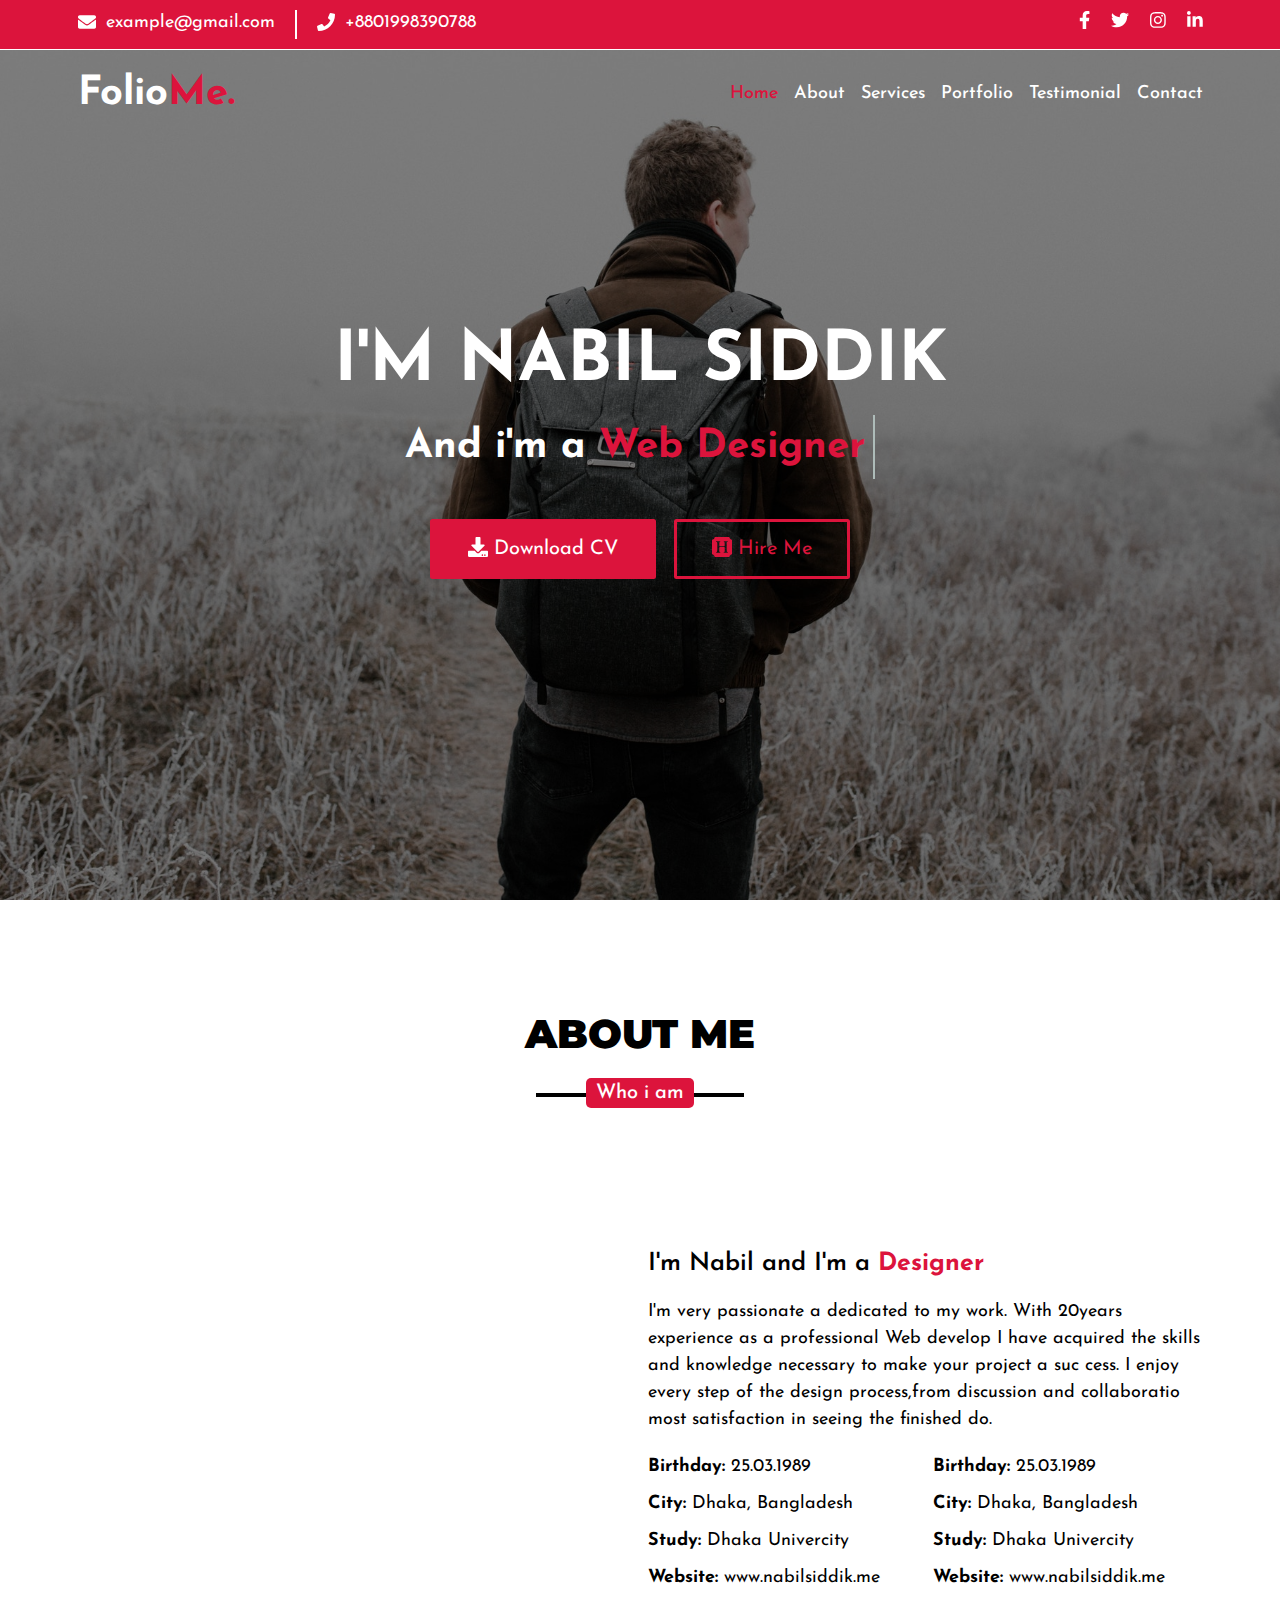
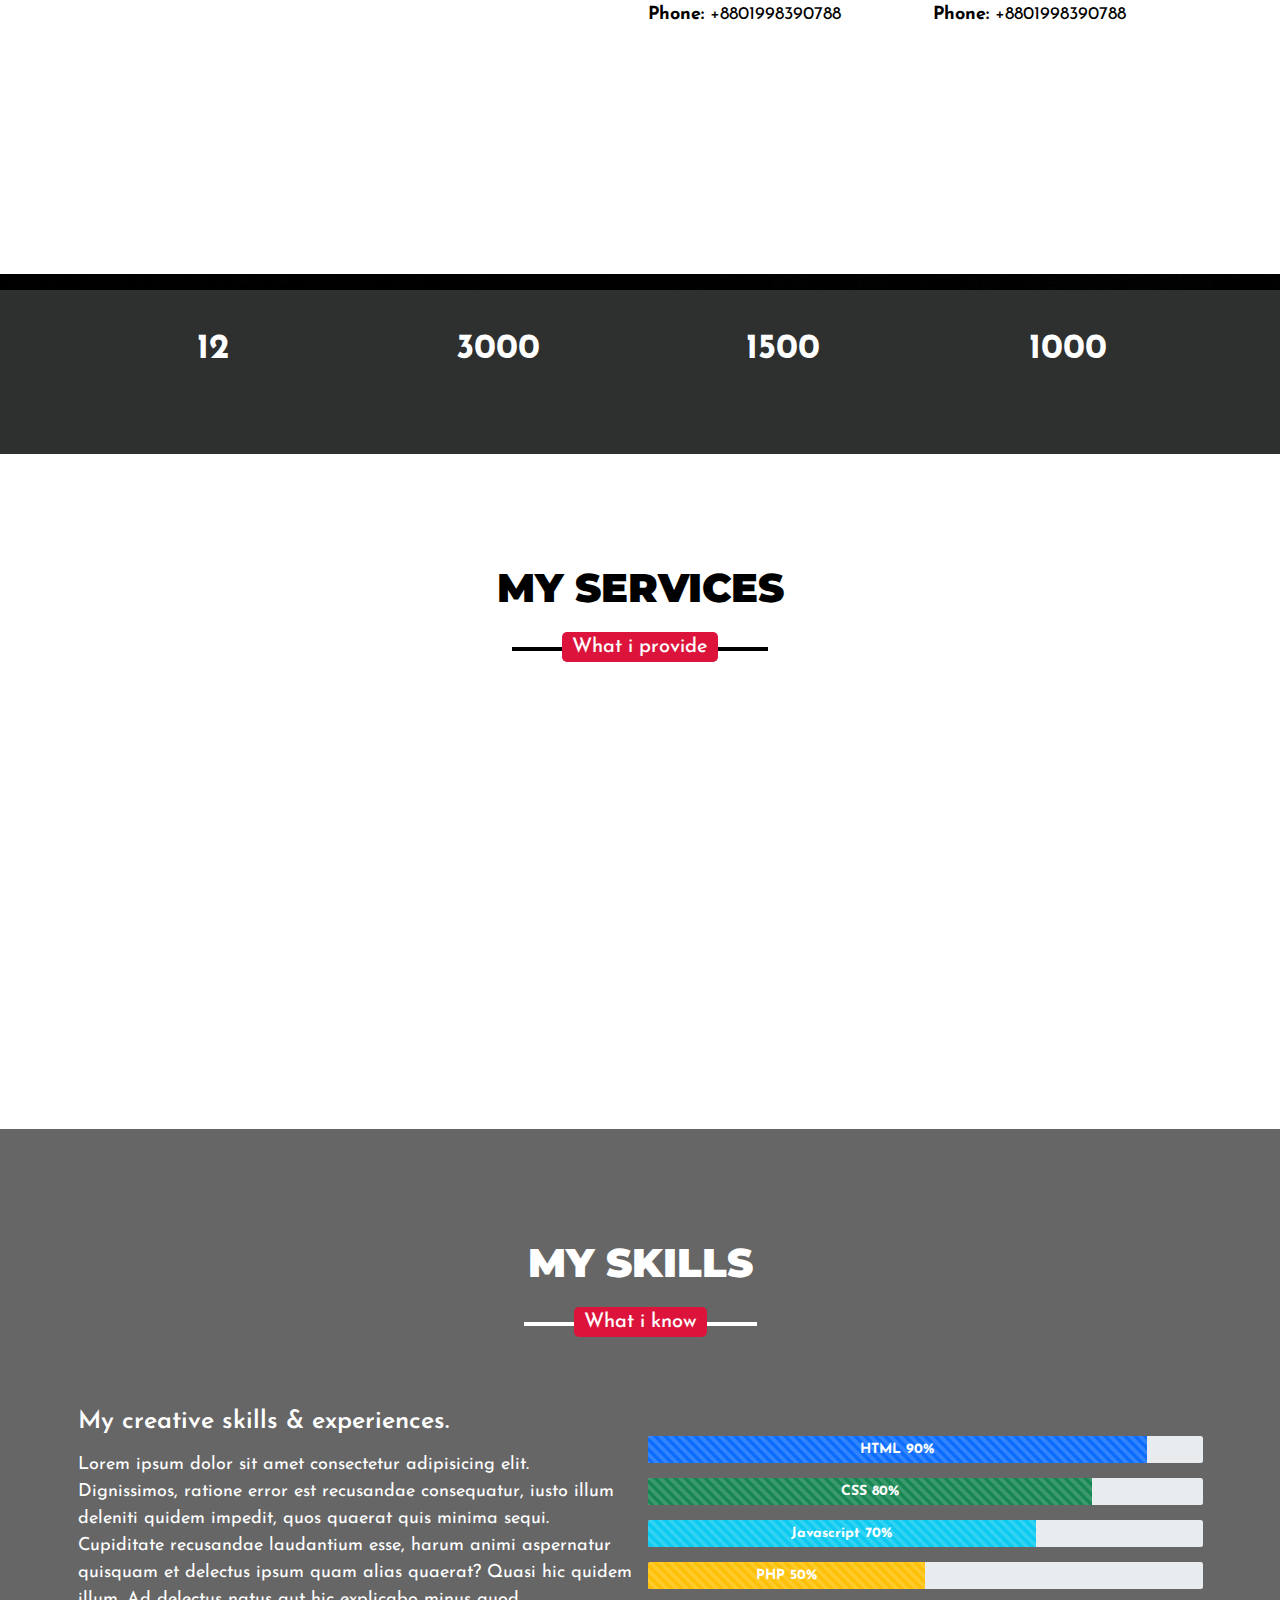
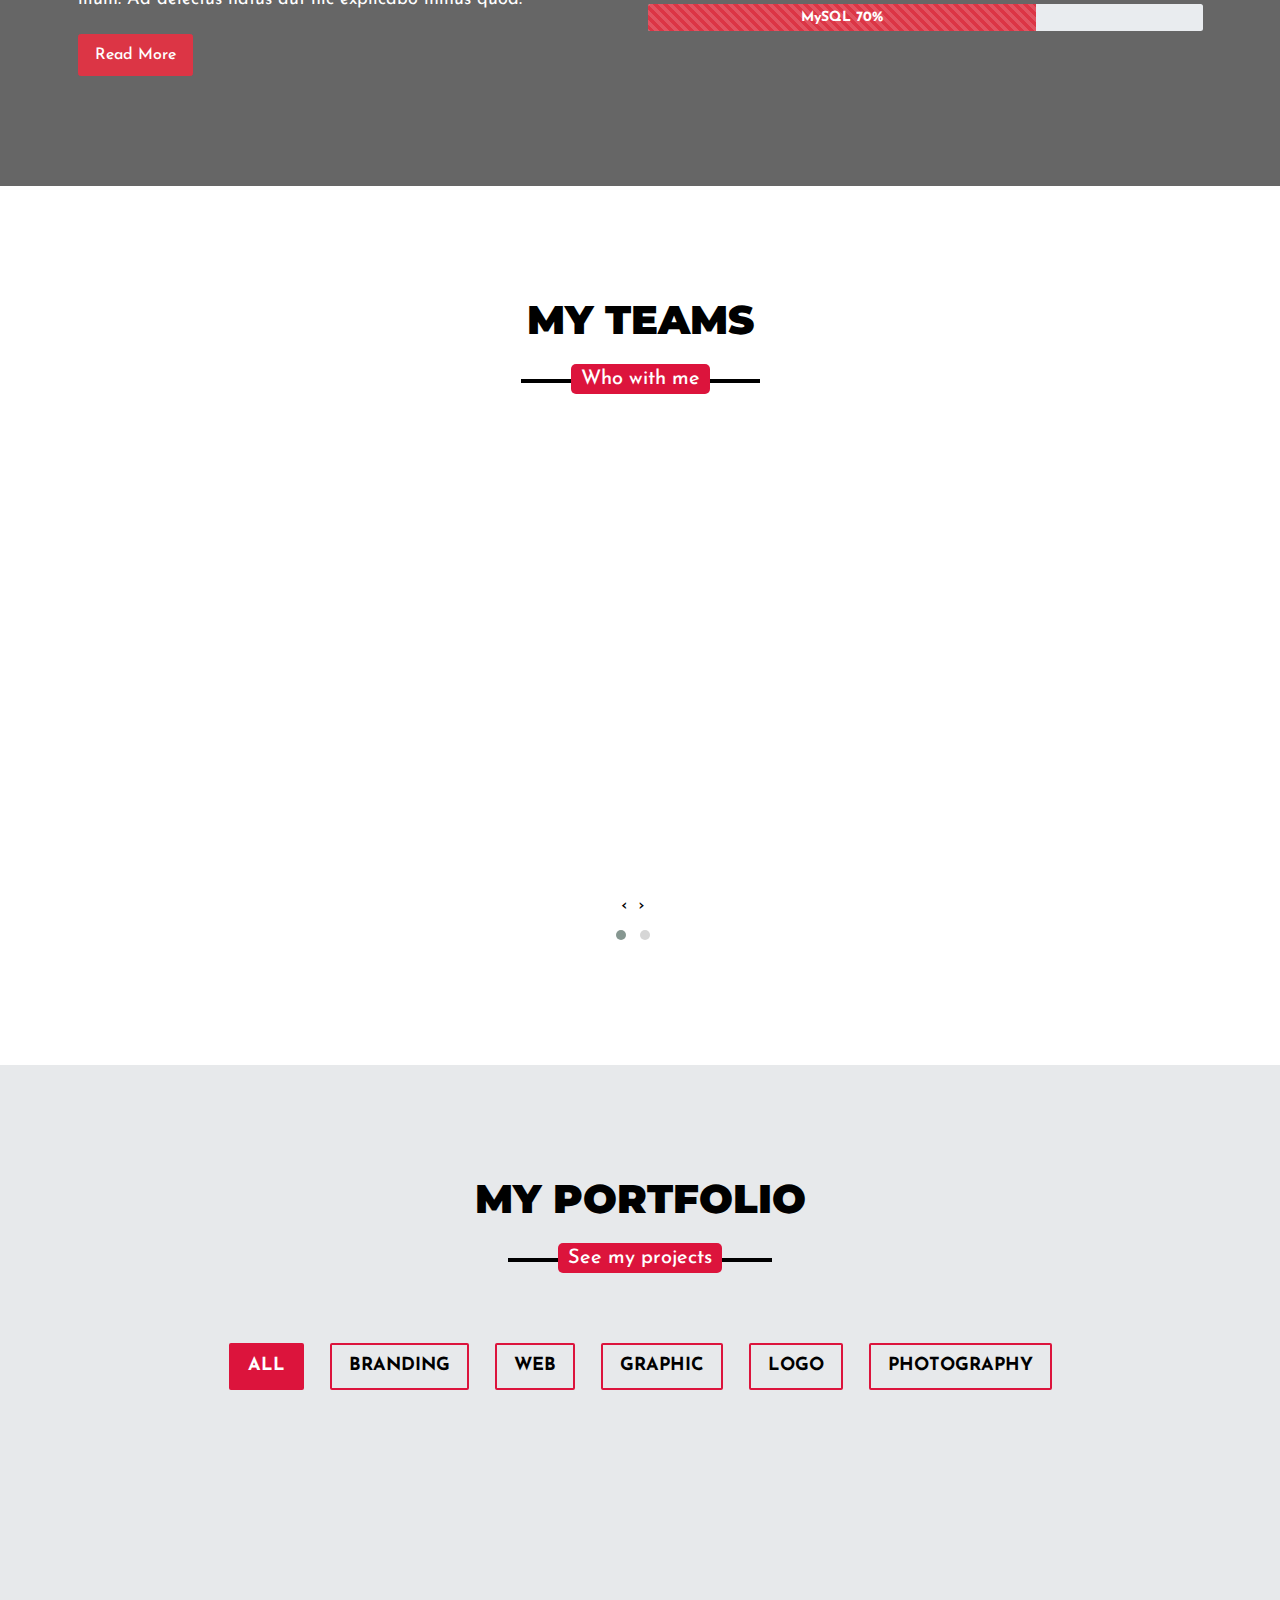
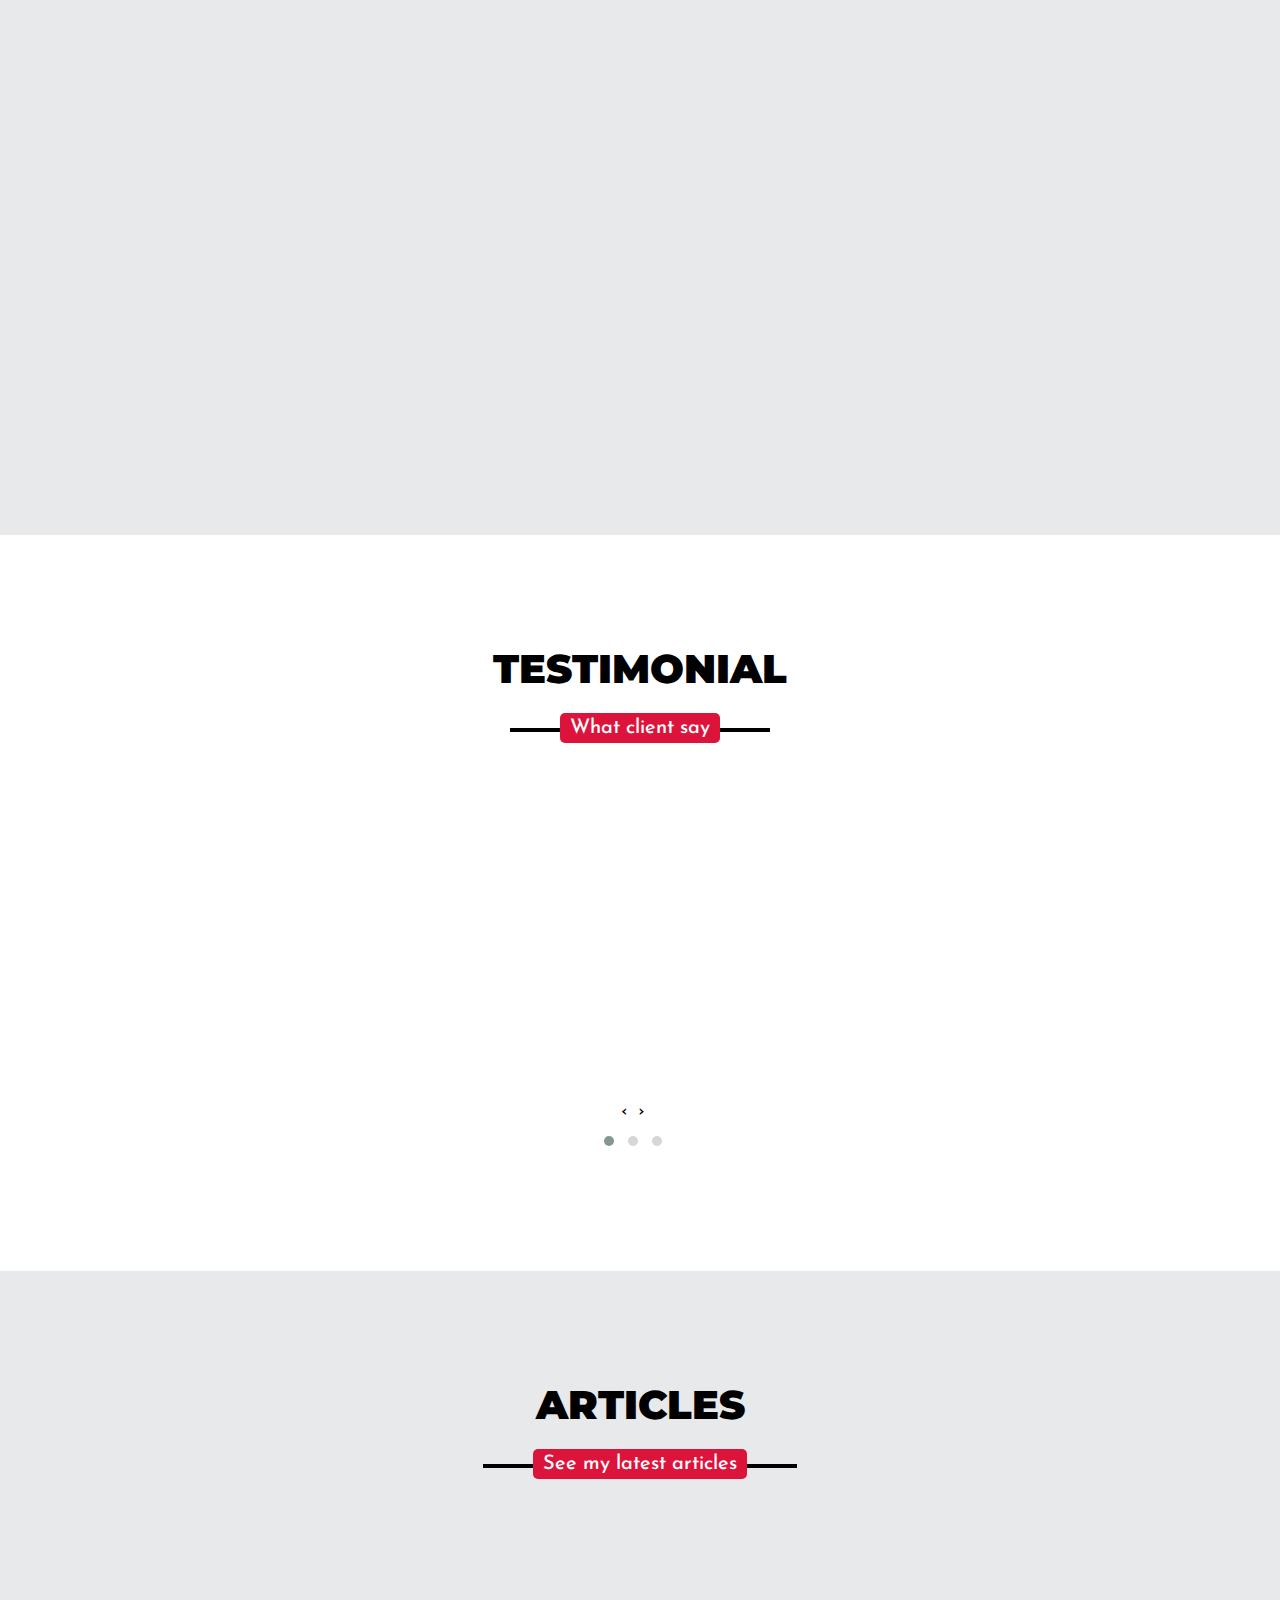
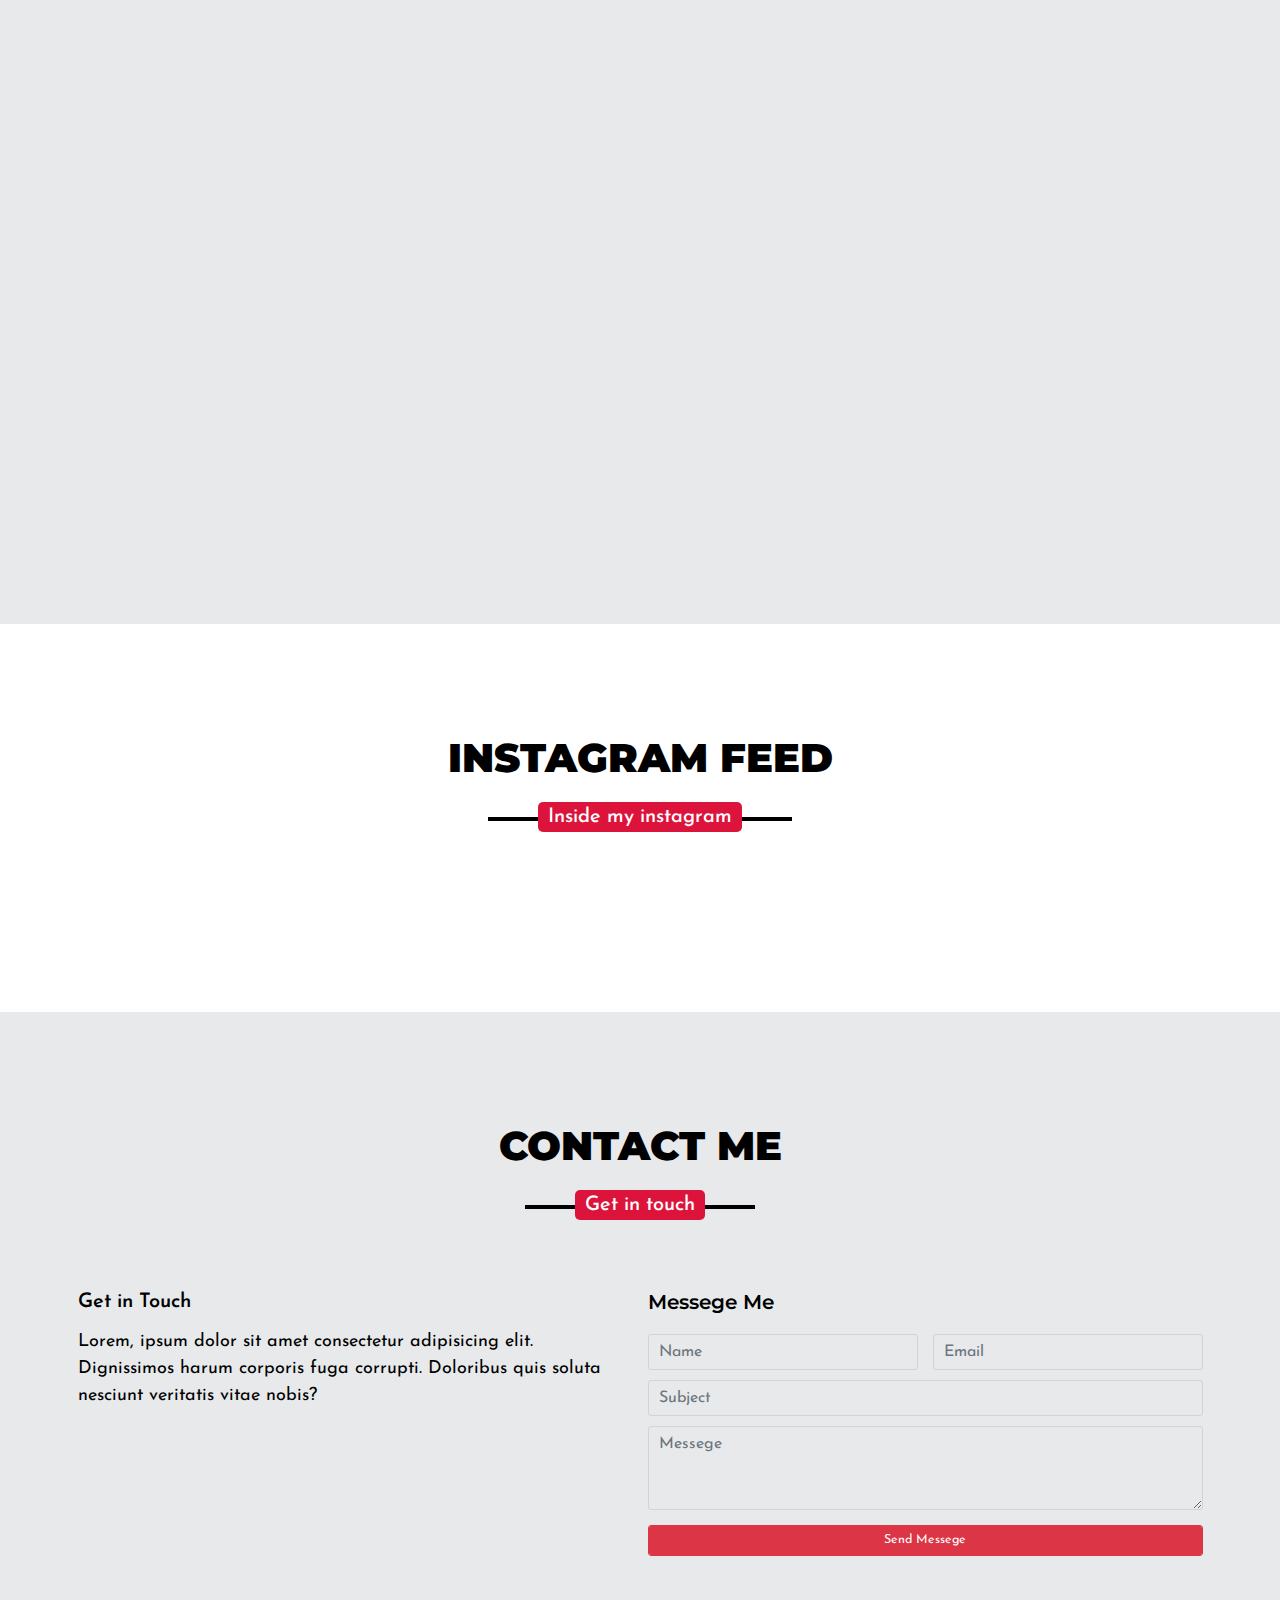
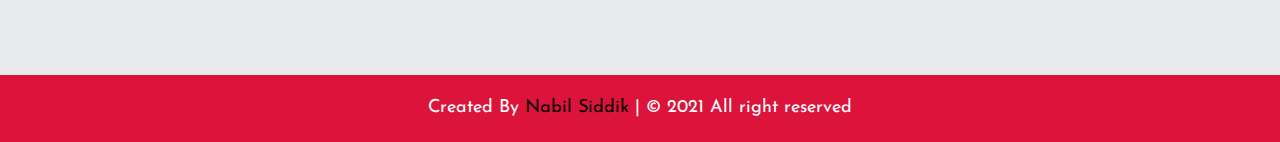
==== commit 59972d42: "Update index.html" ====
--- a/index.html
+++ b/index.html
@@ -118,7 +118,7 @@
                 <div class="row">
                     <div class="col-lg-12">
                         <div class="intro">
-                            <h1 class="text-2">I'm Stiven Smith</h1>
+                            <h1 class="text-2">I'm Nabil Siddik</h1>
                             <h2 class="text-3 cd-headline clip is-full-width">
                                 <span>And i'm a</span> 
                                 <span class="cd-words-wrapper">
@@ -1283,4 +1283,4 @@
     <!--Link Main JS File-->
     <script src="js/main.js"></script>
 </body>
-</html>+</html>
